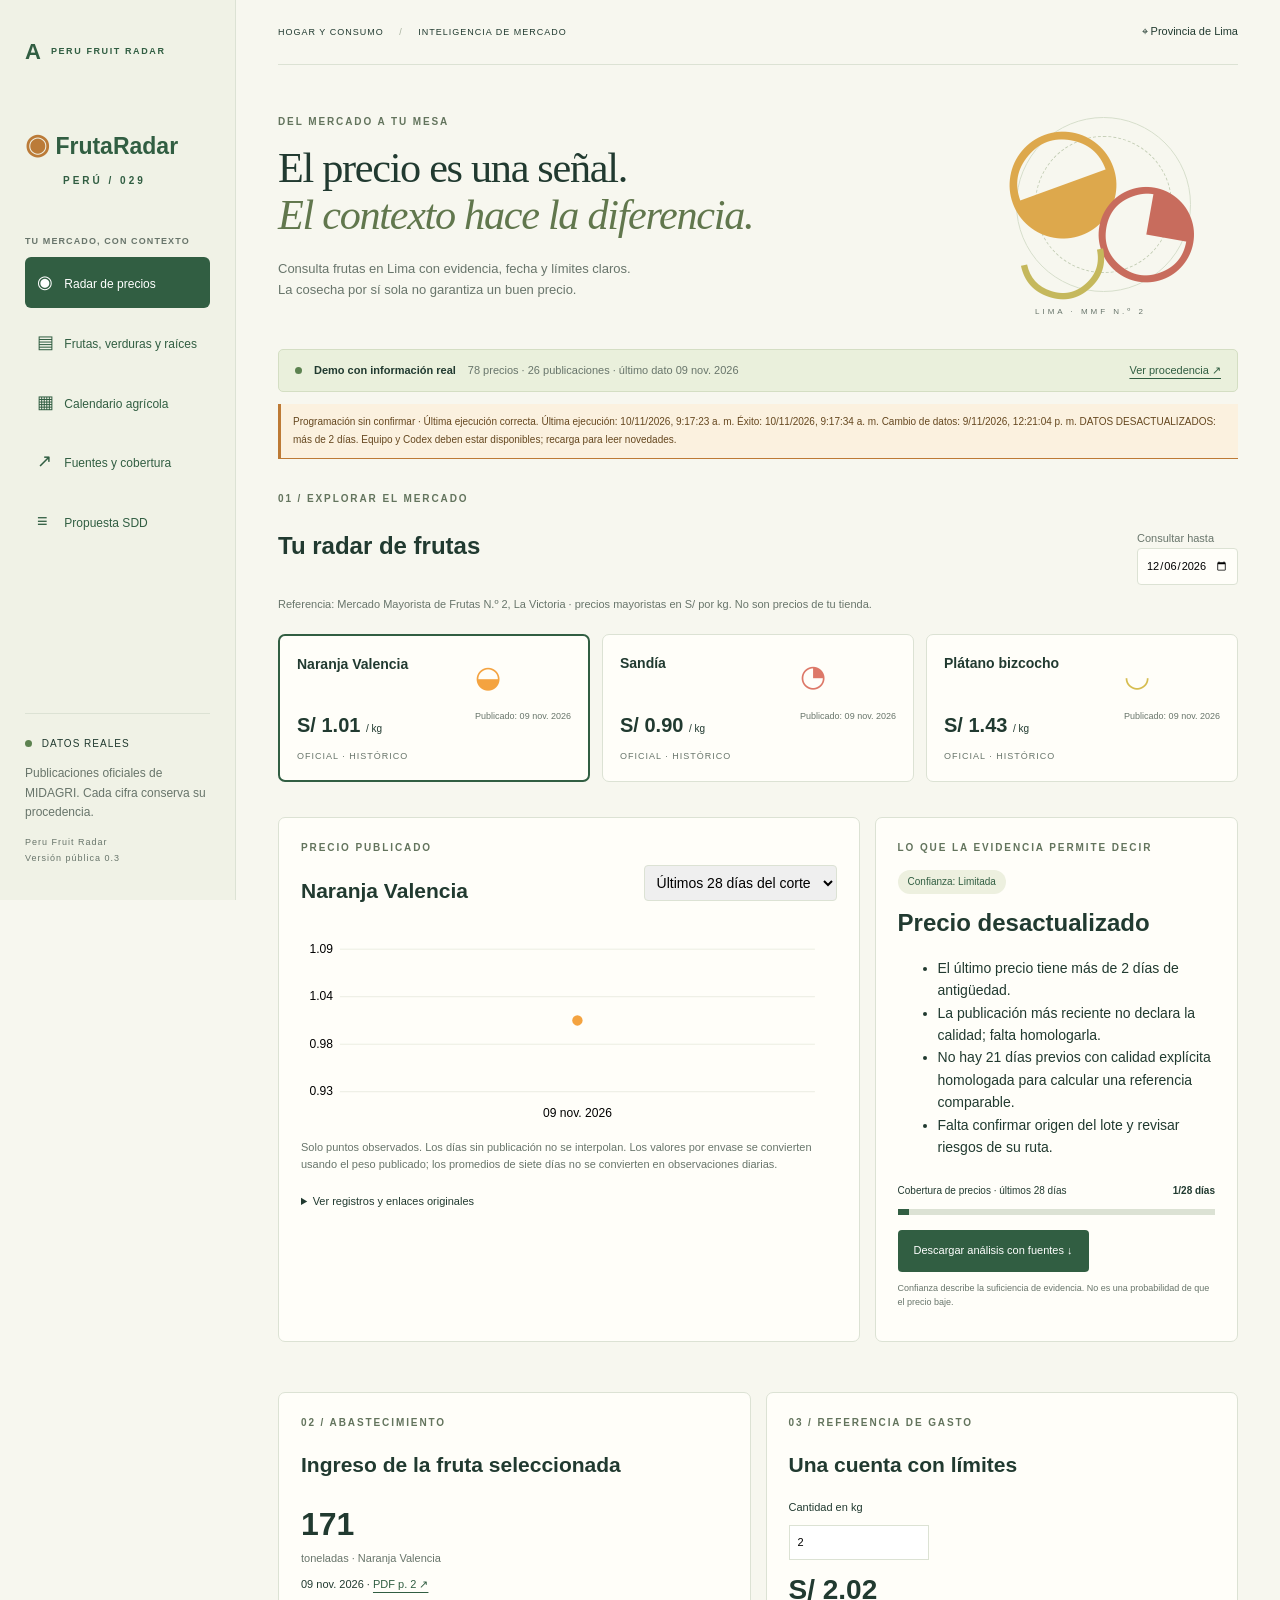
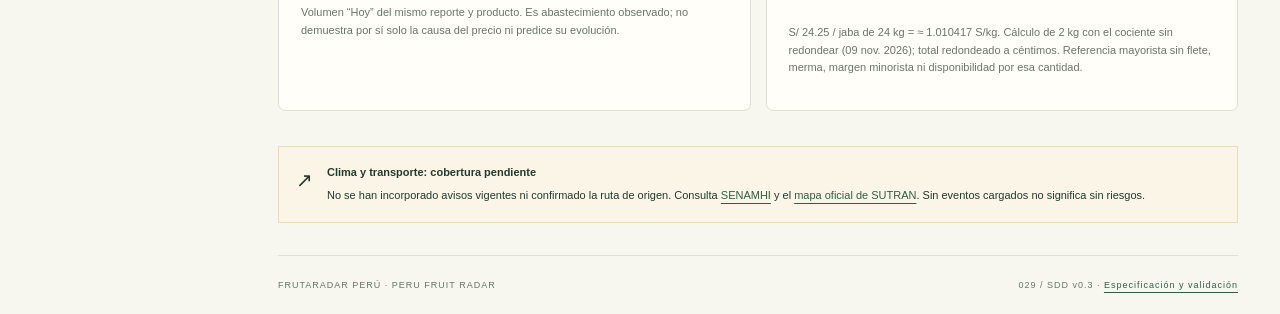
==== index.html @ 8e9a6230 "Publish FrutaRadar Peru static site" ====
<!doctype html>
<html lang="es"><head><meta charset="utf-8"><meta name="viewport" content="width=device-width,initial-scale=1"><meta name="description" content="FrutaRadar Perú: compara precios mayoristas oficiales por producto, variedad, fecha y mercado en Lima."><title>FrutaRadar Perú · 029</title><link rel="stylesheet" href="style.css"><script src="core.js" defer></script><script src="app.js" defer></script></head>
<body><a class="skip" href="#contenido">Saltar al contenido</a><div class="shell"><aside class="sidebar"><a href="./" class="atlas">A<span>PERU FRUIT RADAR</span></a><a class="brand" href="./"><span class="brand-icon">◉</span> FrutaRadar<span>PERÚ / 029</span></a><p class="nav-label">TU MERCADO, CON CONTEXTO</p><nav aria-label="Secciones"><a href="#radar" class="active" data-view="radar"><span>◉</span> Radar de precios</a><a href="#productos" data-view="productos"><span>▤</span> Frutas, verduras y raíces</a><a href="#calendario" data-view="calendario"><span>▦</span> Calendario agrícola</a><a href="#fuentes" data-view="fuentes"><span>↗</span> Fuentes y cobertura</a><a href="docs/SDD/"><span>≡</span> Propuesta SDD</a></nav><div class="aside-note"><span class="dot"></span> DATOS REALES<p>Publicaciones oficiales de MIDAGRI. Cada cifra conserva su procedencia.</p><small>Peru Fruit Radar<br>Versión pública 0.3</small></div></aside>
<main id="contenido"><header class="topbar"><span>HOGAR Y CONSUMO <span class="slash">/</span> INTELIGENCIA DE MERCADO</span><span class="location">⌖ Provincia de Lima</span></header>
<div id="loading" role="status">Cargando evidencia oficial…</div><div id="app" hidden>
<section id="radar" class="view"><div class="hero"><div><p class="eyebrow">DEL MERCADO A TU MESA</p><h1>El precio es una señal.<br><em>El contexto hace la diferencia.</em></h1><p class="intro">Consulta frutas en Lima con evidencia, fecha y límites claros.<br>La cosecha por sí sola no garantiza un buen precio.</p></div><div class="hero-art" aria-hidden="true"><div class="orbit"></div><span class="fruit orange">◒</span><span class="fruit melon">◔</span><span class="fruit banana">◡</span><span class="art-label">LIMA · MMF N.º 2</span></div></div>
<div class="evidence-strip"><span class="dot"></span><strong>Demo con información real</strong><span id="dataset-summary"></span><a href="#fuentes">Ver procedencia ↗</a></div>
<div id="update-status" class="update-status" role="status"></div><div class="section-heading"><div><p class="eyebrow">01 / EXPLORAR EL MERCADO</p><h2>Tu radar de frutas</h2></div><label class="date-label">Consultar hasta <input type="date" id="asof" aria-label="Fecha de corte"></label></div>
<p class="muted">Referencia: Mercado Mayorista de Frutas N.º 2, La Victoria · precios mayoristas en S/ por kg. No son precios de tu tienda.</p>
<div class="fruit-grid" id="fruit-cards" aria-label="Seleccionar fruta"></div>
<div class="analysis-grid"><article class="panel history"><div class="panel-top"><div><p class="eyebrow">PRECIO PUBLICADO</p><h2 id="history-title"></h2></div><select id="period" aria-label="Periodo del histórico"><option value="28">Últimos 28 días del corte</option><option value="all">Todas las observaciones</option></select></div><div id="chart"></div><p class="muted chart-note">Solo puntos observados. Los días sin publicación no se interpolan. Los valores por envase se convierten usando el peso publicado; los promedios de siete días no se convierten en observaciones diarias.</p><details><summary>Ver registros y enlaces originales</summary><div class="table-wrap"><table><thead><tr><th>Fecha</th><th>S/ por kg</th><th>Envase y conversión</th><th>Ingreso (t)</th><th>Calidad</th><th>Evidencia</th></tr></thead><tbody id="history-rows"></tbody></table></div></details></article>
<article class="panel decision" aria-live="polite"><p class="eyebrow">LO QUE LA EVIDENCIA PERMITE DECIR</p><span class="pill" id="confidence"></span><h2 id="decision-title"></h2><ul id="reasons"></ul><div class="coverage"><span>Cobertura de precios · últimos 28 días</span><strong id="coverage-text"></strong><div class="track"><div id="coverage-bar"></div></div></div><button id="export" class="primary">Descargar análisis con fuentes ↓</button><p class="tiny">Confianza describe la suficiencia de evidencia. No es una probabilidad de que el precio baje.</p></article></div>
<div class="bottom-grid"><article class="panel"><p class="eyebrow">02 / ABASTECIMIENTO</p><h2>Ingreso de la fruta seleccionada</h2><div id="supply"></div><p class="muted">Volumen “Hoy” del mismo reporte y producto. Es abastecimiento observado; no demuestra por sí solo la causa del precio ni predice su evolución.</p></article><article class="panel calculator"><p class="eyebrow">03 / REFERENCIA DE GASTO</p><h2>Una cuenta con límites</h2><label>Cantidad en kg <input id="kg" type="number" min="0.01" max="1000" value="2" step="0.01"></label><output id="estimate" aria-live="polite"></output><p class="muted" id="estimate-note"></p></article></div>
<div class="risk-note"><span>↗</span><div><strong>Clima y transporte: cobertura pendiente</strong><p>No se han incorporado avisos vigentes ni confirmado la ruta de origen. Consulta <a href="https://www.senamhi.gob.pe/?p=aviso-meteorologico" target="_blank" rel="noopener noreferrer">SENAMHI</a> y el <a href="https://www.gob.pe/institucion/sutran/campa%C3%B1as/95494-mapa-interactivo-de-alertas" target="_blank" rel="noopener noreferrer">mapa oficial de SUTRAN</a>. Sin eventos cargados no significa sin riesgos.</p></div></div></section>
<section id="productos" class="view" hidden><p class="eyebrow">CANASTA MAYORISTA / PRECIOS OBSERVADOS</p><h1>Más productos,<br><em>mismo contexto.</em></h1><p class="intro">Compara registros publicados por kilogramo en el Gran Mercado Mayorista de Lima y el Mercado Mayorista de Frutas N.º 2. Cada fila muestra fecha observada, mercado, variedad y boletín fuente.</p><div class="evidence-strip"><span class="dot"></span><strong id="market-summary">Cargando boletines oficiales…</strong><span id="market-stats"></span></div><p class="muted">Esta web es una instantánea estática de la última descarga oficial disponible. La fecha observada de cada fila indica cuándo se publicó el precio; esta página no se actualiza en tiempo real.</p><div class="panel filter-panel"><div class="filters"><label>Categoría<select id="market-category"><option value="">Todas</option></select></label><label>Producto<select id="market-product"><option value="">Todos</option></select></label><label>Variedad<select id="market-variety"><option value="">Todas</option></select></label><label>Mercado<select id="market-market"><option value="">Todos</option></select></label><label>Fecha observada<select id="market-date"><option value="">Todas</option></select></label></div><p class="muted" id="market-coverage-note"></p></div><div class="panel"><div class="panel-top"><div><p class="eyebrow">COMPARACIÓN POR VARIEDAD</p><h2>Precio observado · S/ por kg</h2></div><span id="market-result-count" class="pill"></span></div><div class="table-wrap"><table><thead><tr><th>Fecha observada</th><th>Categoría / producto</th><th>Variedad oficial</th><th>GMML · S/kg</th><th>MMF2 · S/kg</th><th>Dif. GMML − MMF2</th></tr></thead><tbody id="market-comparisons"></tbody></table></div></div><div class="panel"><div class="panel-top"><div><p class="eyebrow">DETALLE DE OBSERVACIONES</p><h2>Fecha, mercado y fuente</h2></div></div><div class="table-wrap"><table><thead><tr><th>Fecha observada</th><th>Mercado</th><th>Producto</th><th>Variedad publicada</th><th>Precio S/kg</th><th>Boletín / página</th></tr></thead><tbody id="market-observations"></tbody></table></div><p class="muted">El boletín conjunto publica una ventana móvil de fechas. El reporte detallado de MMF2 conserva equivalencia de envase a kg cuando el precio se publica por jaba, cajón u otra medida. Solo se comparan variedades que coinciden; una diferencia de mercado no implica calidad u origen equivalentes.</p></div><div class="panel"><p class="eyebrow">VARIEDADES SOLICITADAS</p><h2>Lo que la etiqueta oficial confirma</h2><div id="requested-varieties"></div></div></section>
<section id="calendario" class="view" hidden><p class="eyebrow">ESTACIONALIDAD / NO ES UN PRONÓSTICO DE PRECIO</p><h1>La cosecha tiene<br><em>su propio calendario.</em></h1><p class="intro">Una orientación agrícola debe conservar fruta, región, periodo y fuente. No equivale a una ruta de abastecimiento confirmada hacia Lima.</p><div class="panel"><div class="panel-top"><h2>Calendario de evidencia disponible</h2><label>Zona de plátano <select id="region"><option value="selva">Selva · contexto general</option><option value="costa">Costa · contexto general</option></select></label></div><div id="calendar" class="table-wrap"></div><p><span class="legend green"></span> Mayor producción habitual <span class="legend"></span> Producción habitual <span class="legend unknown"></span> Sin calendario validado</p><p id="calendar-context"></p><p class="muted">SENASA, guía de buenas prácticas de plátano (2020), sección 3.2, p. 5. Describe el cultivo en general, no certifica el calendario del bizcocho ni el origen de lotes actuales. <a href="https://www.senasa.gob.pe/senasa/descargasarchivos/2020/07/Guia-BPA-PLATANO.pdf" target="_blank" rel="noopener noreferrer">Consultar guía oficial ↗</a></p></div><div class="risk-note"><span>?</span><div><strong>Naranja y sandía: meses aún sin validar</strong><p>Falta una serie mensual de producción por región y variedad. Estos vacíos son parte del plan de datos; no se han rellenado con suposiciones. La vinculación región → ruta → MMF2 requiere evidencia de procedencia independiente.</p></div></div></section>
<section id="fuentes" class="view" hidden><p class="eyebrow">EVIDENCIA / TRAZABILIDAD</p><h1>Cada dato,<br><em>con su procedencia.</em></h1><p class="intro">Boletines oficiales de MIDAGRI para frutas y para el GMML/MMF2. Cada precio conserva su etiqueta, fecha, mercado, unidad y vínculo al PDF.</p><div class="metrics" id="source-metrics"></div><div class="panel"><h2>Cobertura real del radar</h2><p id="coverage-summary"></p><ul><li>Los precios por kg publicados directamente conservan su valor. Los precios por envase de MMF2 se dividen por la equivalencia de peso declarada en el mismo reporte.</li><li>La ventana del boletín conjunto se publica con fechas observadas; no se rellenan días fuera de sus tablas.</li><li>Las etiquetas oficiales no siempre declaran pepa, color, calidad o procedencia agrícola. Los atributos no confirmados no heredan precios automáticamente.</li><li>Clima, origen del lote y rutas a Lima siguen sin evaluación automatizada.</li><li>La consulta diaria programada a las 11:00 de Lima necesita equipo y Codex disponibles. Recargar esta página lee la última copia local.</li></ul><a href="market-data.json">Descargar canasta de frutas, verduras y raíces</a> · <a href="data.json">Descargar dataset base</a> · <a href="docs/SDD/#research-log">Plan y auditoría de datos</a></div><div class="panel"><h2>Notas de prensa: comprobación complementaria</h2><p>Las notas redondeadas se conservan como archivo complementario; no reemplazan las filas del boletín.</p><div id="press-comparisons" class="table-wrap"></div><p><a href="press-archive.json">Archivo original de 37 precios y 13 notas</a></p></div><div id="market-source-list"></div><div id="source-list"></div></section>
<footer><span>FRUTARADAR PERÚ · PERU FRUIT RADAR</span><span>029 / SDD v0.3 · <a href="docs/SDD/">Especificación y validación</a></span></footer></div><noscript>Activa JavaScript para explorar los datos. Puedes leer <a href="data.json">el dataset</a> o la <a href="docs/SDD/">propuesta SDD</a>.</noscript></main></div></body></html>
---- style.css ----
@media(min-width:1500px){main{padding:0 60px}.hero{padding:55px 0 40px}.hero-art{height:230px}}@media(max-width:1100px){.shell{grid-template-columns:195px 1fr}main{padding:0 25px}.sidebar{padding:25px 16px}.hero{grid-template-columns:1fr}.hero-art{display:none}.analysis-grid{grid-template-columns:1fr}.decision ul{margin-bottom:15px}.brand{font-size:21px}.topbar{font-size:8px}.fruit-card{padding:12px}.fruit-card.selected{padding:11px}.fruit-card .fruit-symbol{font-size:24px;right:10px}.fruit-card .fruit-name{font-size:12px}}@media(max-width:650px){.shell{display:block}.sidebar{position:static;width:100%;height:auto;padding:14px 18px}.atlas,.nav-label,.aside-note{display:none}.brand{margin:0 0 12px;font-size:22px}.brand>span:last-child{display:inline-block;font-size:8px;margin-left:10px}nav{flex-direction:row;gap:3px;overflow:auto}nav a{white-space:nowrap;padding:8px;font-size:10px}nav a span{display:none}main{padding:0 17px}.topbar{font-size:7px;gap:10px}.location{font-size:9px}.hero{padding:25px 0 18px}h1{font-size:34px}.evidence-strip{gap:5px 10px;font-size:10px}.evidence-strip a{margin-left:0}.section-heading{align-items:flex-start;flex-direction:column}.fruit-grid{gap:8px}.fruit-card .price{font-size:25px}.fruit-card .fruit-symbol{display:none}.fruit-card .fruit-name{min-height:36px}.fruit-card .tag{font-size:8px}.fruit-card .meta{font-size:9px}.panel{padding:17px}.bottom-grid{grid-template-columns:1fr}.panel-top{flex-wrap:wrap}.metrics{gap:8px}.metric{padding:12px;font-size:10px}.metric strong{font-size:27px}footer{flex-direction:column;gap:5px}.date-label{font-size:11px}}

.update-status{font-size:10px;color:var(--muted);padding:12px 0;border-bottom:1px solid var(--line);line-height:1.8}.update-status.warning{color:#8d5528}blockquote{overflow-wrap:anywhere} .doc section{padding-top:30px;border-top:1px solid var(--line);margin-top:30px}.doc nav{margin:25px 0}.doc nav a{background:#eaf0dc}.doc p,.doc li{font-size:14px}.doc a{overflow-wrap:anywhere}

:root{--ink:#213a30;--muted:#68756b;--paper:#f7f7ef;--line:#dce2d4;--green:#315e42;--lime:#e4ebce;--amber:#a26926;--white:#fffef9;--serif:Georgia,'Times New Roman',serif}*{box-sizing:border-box}body{margin:0;background:var(--paper);color:var(--ink);font-family:'Segoe UI',Arial,sans-serif;font-size:14px;line-height:1.6}a{color:var(--green);text-underline-offset:4px}button,input,select{font:inherit}button,a,input,select,summary{touch-action:manipulation}button{cursor:pointer}button:focus-visible,a:focus-visible,summary:focus-visible,input:focus-visible,select:focus-visible{outline:3px solid #ad7432;outline-offset:4px}[hidden]{display:none!important}.shell{max-width:1800px;margin:auto;display:grid;grid-template-columns:236px 1fr;min-height:100vh}.sidebar{padding:34px 25px;border-right:1px solid var(--line);background:#f0f2e6;display:flex;flex-direction:column;position:sticky;top:0;height:100vh}.atlas{font-size:22px;text-decoration:none;font-weight:800;display:flex;gap:10px;align-items:center}.atlas span{font-size:9px;letter-spacing:1.6px}.brand{margin:58px 0 38px;text-decoration:none;font-size:23px;font-weight:650;line-height:1.3}.brand>span:last-child{display:block;font-size:10px;letter-spacing:3px;margin:10px 0 0 38px}.brand-icon{font-size:28px;color:#bb7b38}.nav-label{font-size:9px;font-weight:700;letter-spacing:1.1px;color:var(--muted)}nav{display:flex;flex-direction:column;gap:9px}nav a{padding:11px 12px;text-decoration:none;font-size:12px;border-radius:6px}nav a span{font-size:18px;width:24px;display:inline-block}nav a.active{background:var(--green);color:white}.aside-note{margin-top:auto;border-top:1px solid var(--line);padding-top:22px;font-size:10px;letter-spacing:1px}.aside-note p{letter-spacing:0;font-size:12px;color:var(--muted)}.aside-note small{letter-spacing:1px;font-size:9px;color:var(--muted)}.dot{display:inline-block;width:7px;height:7px;background:#5c8250;border-radius:50%;margin-right:6px}.topbar{display:flex;justify-content:space-between;align-items:center;border-bottom:1px solid var(--line);padding:23px 0;font-size:9px;letter-spacing:1px}.slash{color:#a5af9c;margin:0 12px}.location{font-size:11px;letter-spacing:0}main{padding:0 42px;min-width:0}.hero{display:grid;grid-template-columns:1fr 260px;align-items:center;padding:44px 0 30px}.eyebrow{font-size:10px;font-weight:700;letter-spacing:1.9px;margin:0 0 13px;color:#63745d}h1{font-family:var(--serif);font-size:clamp(32px,3.3vw,51px);line-height:1.13;font-weight:400;letter-spacing:-1.3px;margin:14px 0 20px}h1 em{font-weight:400;color:#61774d}.intro{font-size:13px;color:var(--muted);max-width:700px}.hero-art{height:210px;position:relative;overflow:hidden}.orbit{border:1px solid #d6decb;border-radius:50%;height:175px;width:175px;position:absolute;top:8px;left:38px}.orbit:after{content:'';position:absolute;inset:18px;border:1px dashed #c5cfb7;border-radius:50%}.fruit{position:absolute;font-family:Georgia,serif;line-height:1}.orange{color:#dda84c;font-size:140px;top:-4px;left:20px;transform:rotate(-20deg)}.melon{color:#c86c5d;font-size:125px;top:54px;left:115px;transform:rotate(10deg)}.banana{color:#c5b85c;font-size:110px;top:85px;left:34px;transform:rotate(-12deg)}.art-label{position:absolute;bottom:0;left:57px;font-size:8px;letter-spacing:3px;color:var(--muted)}.evidence-strip{display:flex;gap:12px;align-items:center;flex-wrap:wrap;border:1px solid #d4dec3;background:#eaf0dc;padding:12px 16px;border-radius:5px;font-size:11px}.evidence-strip .dot{margin:0}.evidence-strip a{margin-left:auto}.evidence-strip span:not(.dot){color:var(--muted)}.section-heading{display:flex;justify-content:space-between;align-items:flex-end;margin:32px 0 8px;gap:15px}.section-heading h2{font-size:24px}.date-label{font-size:11px;color:var(--muted)}.date-label input{display:block;padding:8px;border:1px solid var(--line);background:var(--white);border-radius:4px}.muted{color:var(--muted);font-size:11px}.fruit-grid{display:grid;grid-template-columns:repeat(3,minmax(0,1fr));gap:12px;margin:20px 0}.fruit-card{background:var(--white);border:1px solid var(--line);border-radius:7px;padding:17px;text-align:left;color:var(--ink);display:grid;grid-template-columns:1fr auto;gap:8px}.fruit-card.selected{border:2px solid var(--green)}.fruit-name{font-weight:600}.fruit-symbol{font-size:30px}.price{font-size:20px;font-weight:700}.price small{font-size:10px;font-weight:400}.meta,.tag{font-size:9px;color:var(--muted)}.tag{grid-column:1/-1;letter-spacing:1px;text-transform:uppercase}.analysis-grid,.bottom-grid{display:grid;grid-template-columns:minmax(0,1.6fr) minmax(270px,1fr);gap:15px;margin:20px 0}.bottom-grid{grid-template-columns:1fr 1fr}.panel{background:var(--white);border:1px solid var(--line);border-radius:7px;padding:22px;margin:15px 0;min-width:0}.panel-top{display:flex;justify-content:space-between;align-items:center;gap:20px}.panel-top select{padding:8px;border:1px solid var(--line);border-radius:4px}.chart svg{width:100%;height:auto;max-height:260px}.chart svg text{font:10px 'Segoe UI',sans-serif;fill:var(--muted)}.chart-note{margin-top:0}.table-wrap{width:100%;overflow:auto}table{border-collapse:collapse;width:100%;font-size:11px}th,td{text-align:left;padding:10px 9px;border-bottom:1px solid var(--line);white-space:nowrap}th{font-weight:650;color:#596c59}.decision h2{font-size:24px;margin:10px 0}.pill{display:inline-block;background:#edf0df;border-radius:20px;padding:4px 10px;font-size:10px;color:var(--green)}.coverage{margin:25px 0 15px;font-size:10px}.coverage strong{float:right}.track{height:6px;background:var(--line);margin-top:10px}.track div{height:100%;background:var(--green)}.primary{border:0;background:var(--green);color:white;padding:12px 16px;border-radius:4px;font-size:11px}.tiny{font-size:9px;color:var(--muted)}.supply-number{font-size:32px;font-weight:700}.supply-number small{font-size:11px;display:block;font-weight:400;color:var(--muted)}.supply-line{font-size:11px;margin:8px 0}.calculator label{font-size:11px;display:block}.calculator input{display:block;padding:8px;width:140px;border:1px solid var(--line);margin:8px 0}.calculator output{font-size:28px;font-weight:700}.risk-note{display:flex;gap:14px;padding:17px;border:1px solid #e9dbb8;background:#faf5e7;font-size:11px;margin:16px 0}.risk-note>span{font-size:20px}.risk-note p{margin:6px 0 0}.calendar-table td{text-align:center;min-width:28px}.season.high{background:#dbe8c6;color:#315e42}.season.unknown{background:#f1f0e8;color:#92968b}.legend{width:11px;height:11px;display:inline-block;background:#edf0df;margin:0 5px}.legend.green{background:#dbe8c6}.legend.unknown{background:#f1f0e8}.source-card{padding:17px;background:var(--white);border:1px solid var(--line);margin:12px 0;border-radius:6px}.source-card h2{font-size:16px}.source-card blockquote{font-size:11px;margin:8px 0;border-left:2px solid var(--line);padding-left:12px}.source-card code{font-size:9px;overflow-wrap:anywhere}footer{display:flex;justify-content:space-between;border-top:1px solid var(--line);padding:22px 0;margin-top:32px;font-size:9px;letter-spacing:1px;color:var(--muted)}.skip{position:absolute;top:-100px;left:10px}.skip:focus{top:10px;background:white;padding:10px;z-index:10}.update-status{font-size:10px;color:var(--muted);padding:9px 12px;border-left:3px solid #71865e;background:#f0f2e6;margin-top:12px}.update-status.warning{border-color:#bd7a35;background:#fbf1df;color:#65471f}section>h1{margin-top:38px}summary{cursor:pointer;font-size:11px;padding:8px 0}.metrics{display:grid;grid-template-columns:repeat(3,1fr);gap:12px;margin:25px 0}.metric{background:var(--white);border:1px solid var(--line);padding:18px;border-radius:5px;font-size:10px}.metric strong{display:block;font-size:24px;font-family:var(--serif)}
.filters{display:grid;grid-template-columns:repeat(5,minmax(130px,1fr));gap:12px}.filters label{font-size:10px;color:var(--muted)}.filters select{display:block;width:100%;margin-top:5px;padding:9px;border:1px solid var(--line);border-radius:4px;background:var(--white);color:var(--ink)}.filter-panel .muted{margin-bottom:0}#market-comparisons td:nth-child(n+4){font-variant-numeric:tabular-nums}#market-observations td:nth-child(5){font-weight:650}@media(max-width:1050px){.filters{grid-template-columns:repeat(3,minmax(130px,1fr))}}@media(max-width:760px){.filters{grid-template-columns:repeat(2,minmax(120px,1fr))}}@media(max-width:430px){.filters{grid-template-columns:1fr}.filters select{min-height:42px}}
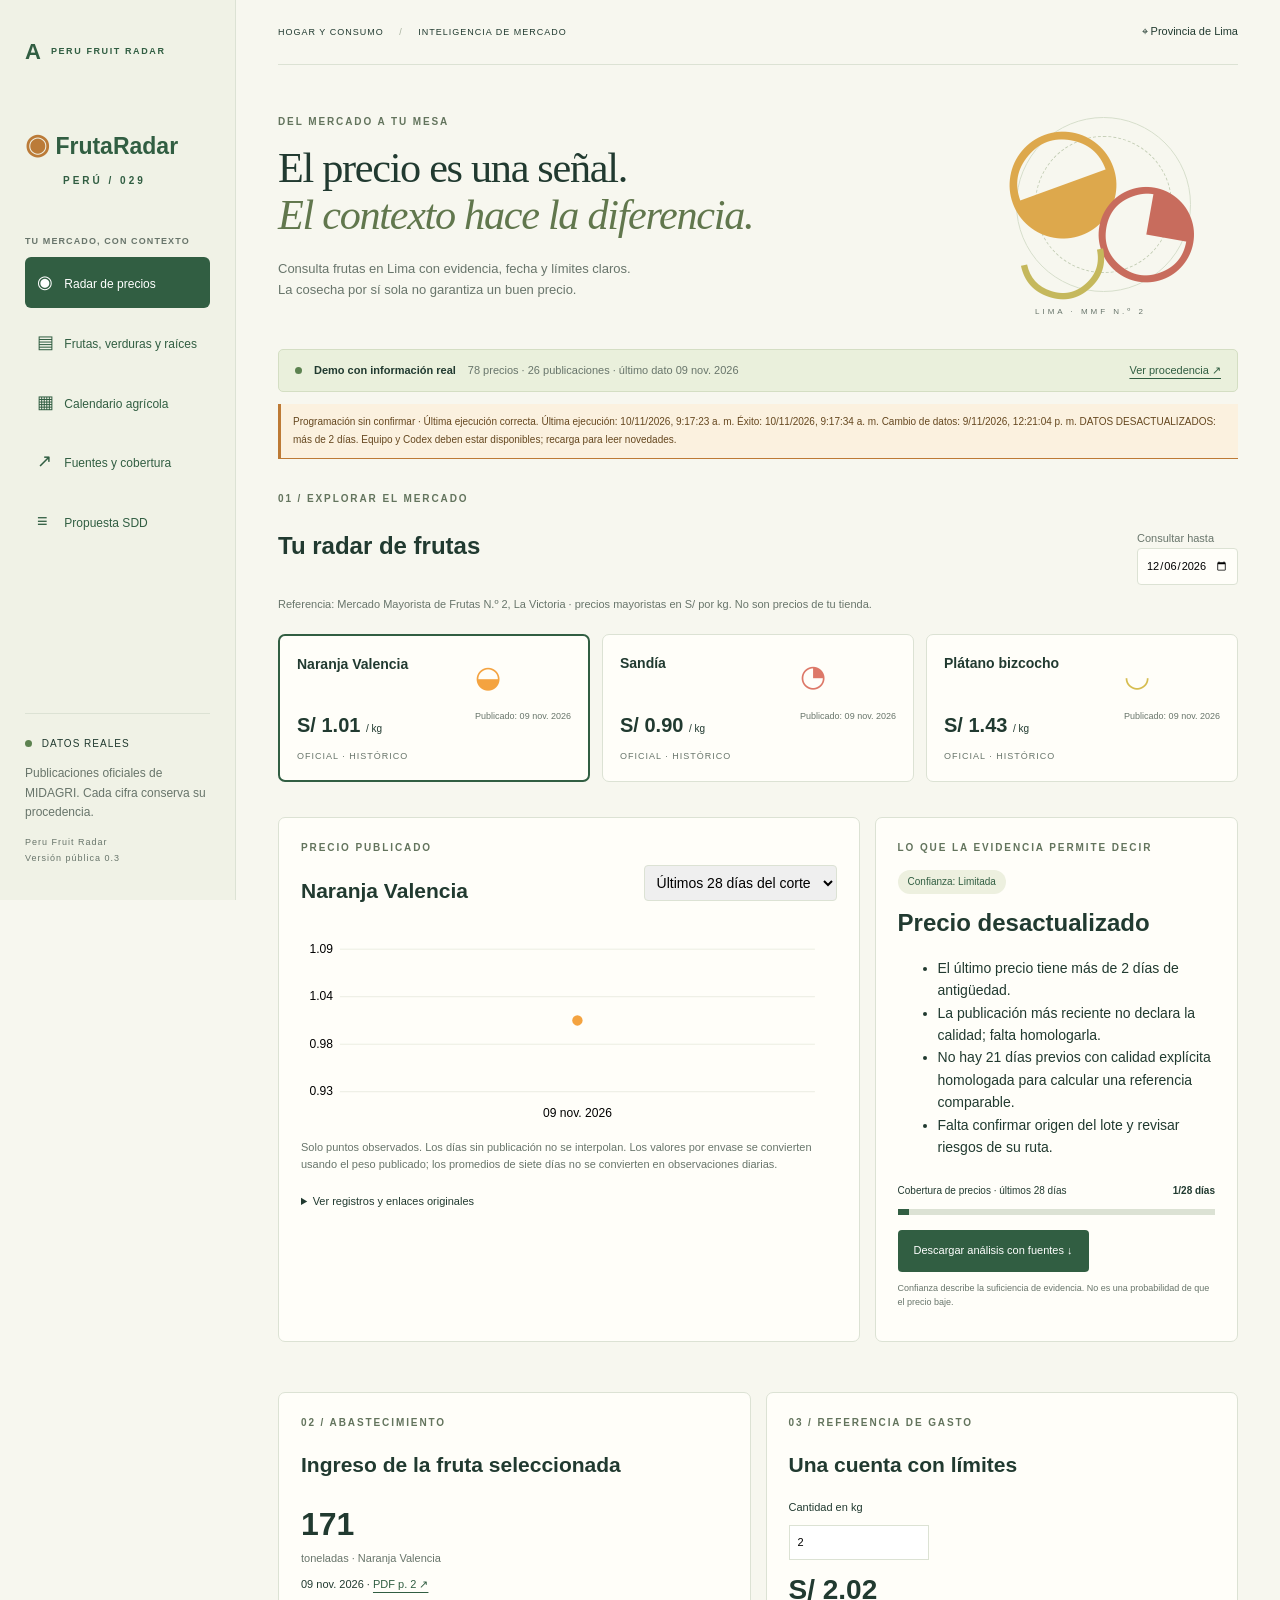
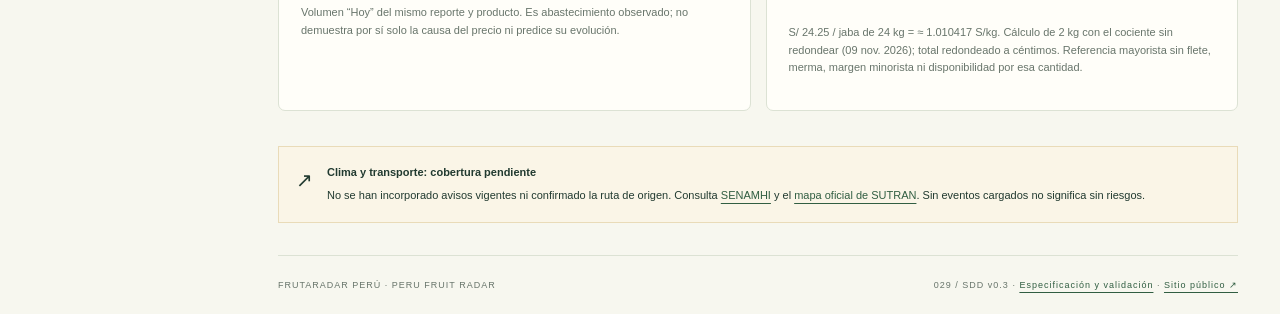
==== commit f12d0295: "Document the public site and freshness limits" ====
--- a/index.html
+++ b/index.html
@@ -15,5 +15,5 @@
 <section id="productos" class="view" hidden><p class="eyebrow">CANASTA MAYORISTA / PRECIOS OBSERVADOS</p><h1>Más productos,<br><em>mismo contexto.</em></h1><p class="intro">Compara registros publicados por kilogramo en el Gran Mercado Mayorista de Lima y el Mercado Mayorista de Frutas N.º 2. Cada fila muestra fecha observada, mercado, variedad y boletín fuente.</p><div class="evidence-strip"><span class="dot"></span><strong id="market-summary">Cargando boletines oficiales…</strong><span id="market-stats"></span></div><p class="muted">Esta web es una instantánea estática de la última descarga oficial disponible. La fecha observada de cada fila indica cuándo se publicó el precio; esta página no se actualiza en tiempo real.</p><div class="panel filter-panel"><div class="filters"><label>Categoría<select id="market-category"><option value="">Todas</option></select></label><label>Producto<select id="market-product"><option value="">Todos</option></select></label><label>Variedad<select id="market-variety"><option value="">Todas</option></select></label><label>Mercado<select id="market-market"><option value="">Todos</option></select></label><label>Fecha observada<select id="market-date"><option value="">Todas</option></select></label></div><p class="muted" id="market-coverage-note"></p></div><div class="panel"><div class="panel-top"><div><p class="eyebrow">COMPARACIÓN POR VARIEDAD</p><h2>Precio observado · S/ por kg</h2></div><span id="market-result-count" class="pill"></span></div><div class="table-wrap"><table><thead><tr><th>Fecha observada</th><th>Categoría / producto</th><th>Variedad oficial</th><th>GMML · S/kg</th><th>MMF2 · S/kg</th><th>Dif. GMML − MMF2</th></tr></thead><tbody id="market-comparisons"></tbody></table></div></div><div class="panel"><div class="panel-top"><div><p class="eyebrow">DETALLE DE OBSERVACIONES</p><h2>Fecha, mercado y fuente</h2></div></div><div class="table-wrap"><table><thead><tr><th>Fecha observada</th><th>Mercado</th><th>Producto</th><th>Variedad publicada</th><th>Precio S/kg</th><th>Boletín / página</th></tr></thead><tbody id="market-observations"></tbody></table></div><p class="muted">El boletín conjunto publica una ventana móvil de fechas. El reporte detallado de MMF2 conserva equivalencia de envase a kg cuando el precio se publica por jaba, cajón u otra medida. Solo se comparan variedades que coinciden; una diferencia de mercado no implica calidad u origen equivalentes.</p></div><div class="panel"><p class="eyebrow">VARIEDADES SOLICITADAS</p><h2>Lo que la etiqueta oficial confirma</h2><div id="requested-varieties"></div></div></section>
 <section id="calendario" class="view" hidden><p class="eyebrow">ESTACIONALIDAD / NO ES UN PRONÓSTICO DE PRECIO</p><h1>La cosecha tiene<br><em>su propio calendario.</em></h1><p class="intro">Una orientación agrícola debe conservar fruta, región, periodo y fuente. No equivale a una ruta de abastecimiento confirmada hacia Lima.</p><div class="panel"><div class="panel-top"><h2>Calendario de evidencia disponible</h2><label>Zona de plátano <select id="region"><option value="selva">Selva · contexto general</option><option value="costa">Costa · contexto general</option></select></label></div><div id="calendar" class="table-wrap"></div><p><span class="legend green"></span> Mayor producción habitual <span class="legend"></span> Producción habitual <span class="legend unknown"></span> Sin calendario validado</p><p id="calendar-context"></p><p class="muted">SENASA, guía de buenas prácticas de plátano (2020), sección 3.2, p. 5. Describe el cultivo en general, no certifica el calendario del bizcocho ni el origen de lotes actuales. <a href="https://www.senasa.gob.pe/senasa/descargasarchivos/2020/07/Guia-BPA-PLATANO.pdf" target="_blank" rel="noopener noreferrer">Consultar guía oficial ↗</a></p></div><div class="risk-note"><span>?</span><div><strong>Naranja y sandía: meses aún sin validar</strong><p>Falta una serie mensual de producción por región y variedad. Estos vacíos son parte del plan de datos; no se han rellenado con suposiciones. La vinculación región → ruta → MMF2 requiere evidencia de procedencia independiente.</p></div></div></section>
 <section id="fuentes" class="view" hidden><p class="eyebrow">EVIDENCIA / TRAZABILIDAD</p><h1>Cada dato,<br><em>con su procedencia.</em></h1><p class="intro">Boletines oficiales de MIDAGRI para frutas y para el GMML/MMF2. Cada precio conserva su etiqueta, fecha, mercado, unidad y vínculo al PDF.</p><div class="metrics" id="source-metrics"></div><div class="panel"><h2>Cobertura real del radar</h2><p id="coverage-summary"></p><ul><li>Los precios por kg publicados directamente conservan su valor. Los precios por envase de MMF2 se dividen por la equivalencia de peso declarada en el mismo reporte.</li><li>La ventana del boletín conjunto se publica con fechas observadas; no se rellenan días fuera de sus tablas.</li><li>Las etiquetas oficiales no siempre declaran pepa, color, calidad o procedencia agrícola. Los atributos no confirmados no heredan precios automáticamente.</li><li>Clima, origen del lote y rutas a Lima siguen sin evaluación automatizada.</li><li>La consulta diaria programada a las 11:00 de Lima necesita equipo y Codex disponibles. Recargar esta página lee la última copia local.</li></ul><a href="market-data.json">Descargar canasta de frutas, verduras y raíces</a> · <a href="data.json">Descargar dataset base</a> · <a href="docs/SDD/#research-log">Plan y auditoría de datos</a></div><div class="panel"><h2>Notas de prensa: comprobación complementaria</h2><p>Las notas redondeadas se conservan como archivo complementario; no reemplazan las filas del boletín.</p><div id="press-comparisons" class="table-wrap"></div><p><a href="press-archive.json">Archivo original de 37 precios y 13 notas</a></p></div><div id="market-source-list"></div><div id="source-list"></div></section>
-<footer><span>FRUTARADAR PERÚ · PERU FRUIT RADAR</span><span>029 / SDD v0.3 · <a href="docs/SDD/">Especificación y validación</a></span></footer></div><noscript>Activa JavaScript para explorar los datos. Puedes leer <a href="data.json">el dataset</a> o la <a href="docs/SDD/">propuesta SDD</a>.</noscript></main></div></body></html>
+<footer><span>FRUTARADAR PERÚ · PERU FRUIT RADAR</span><span>029 / SDD v0.3 · <a href="docs/SDD/">Especificación y validación</a> · <a href="https://gonzalo1256.github.io/frutaradar-peru-029/" target="_blank" rel="noopener noreferrer">Sitio público ↗</a></span></footer></div><noscript>Activa JavaScript para explorar los datos. Puedes leer <a href="data.json">el dataset</a> o la <a href="docs/SDD/">propuesta SDD</a>.</noscript></main></div></body></html>
 
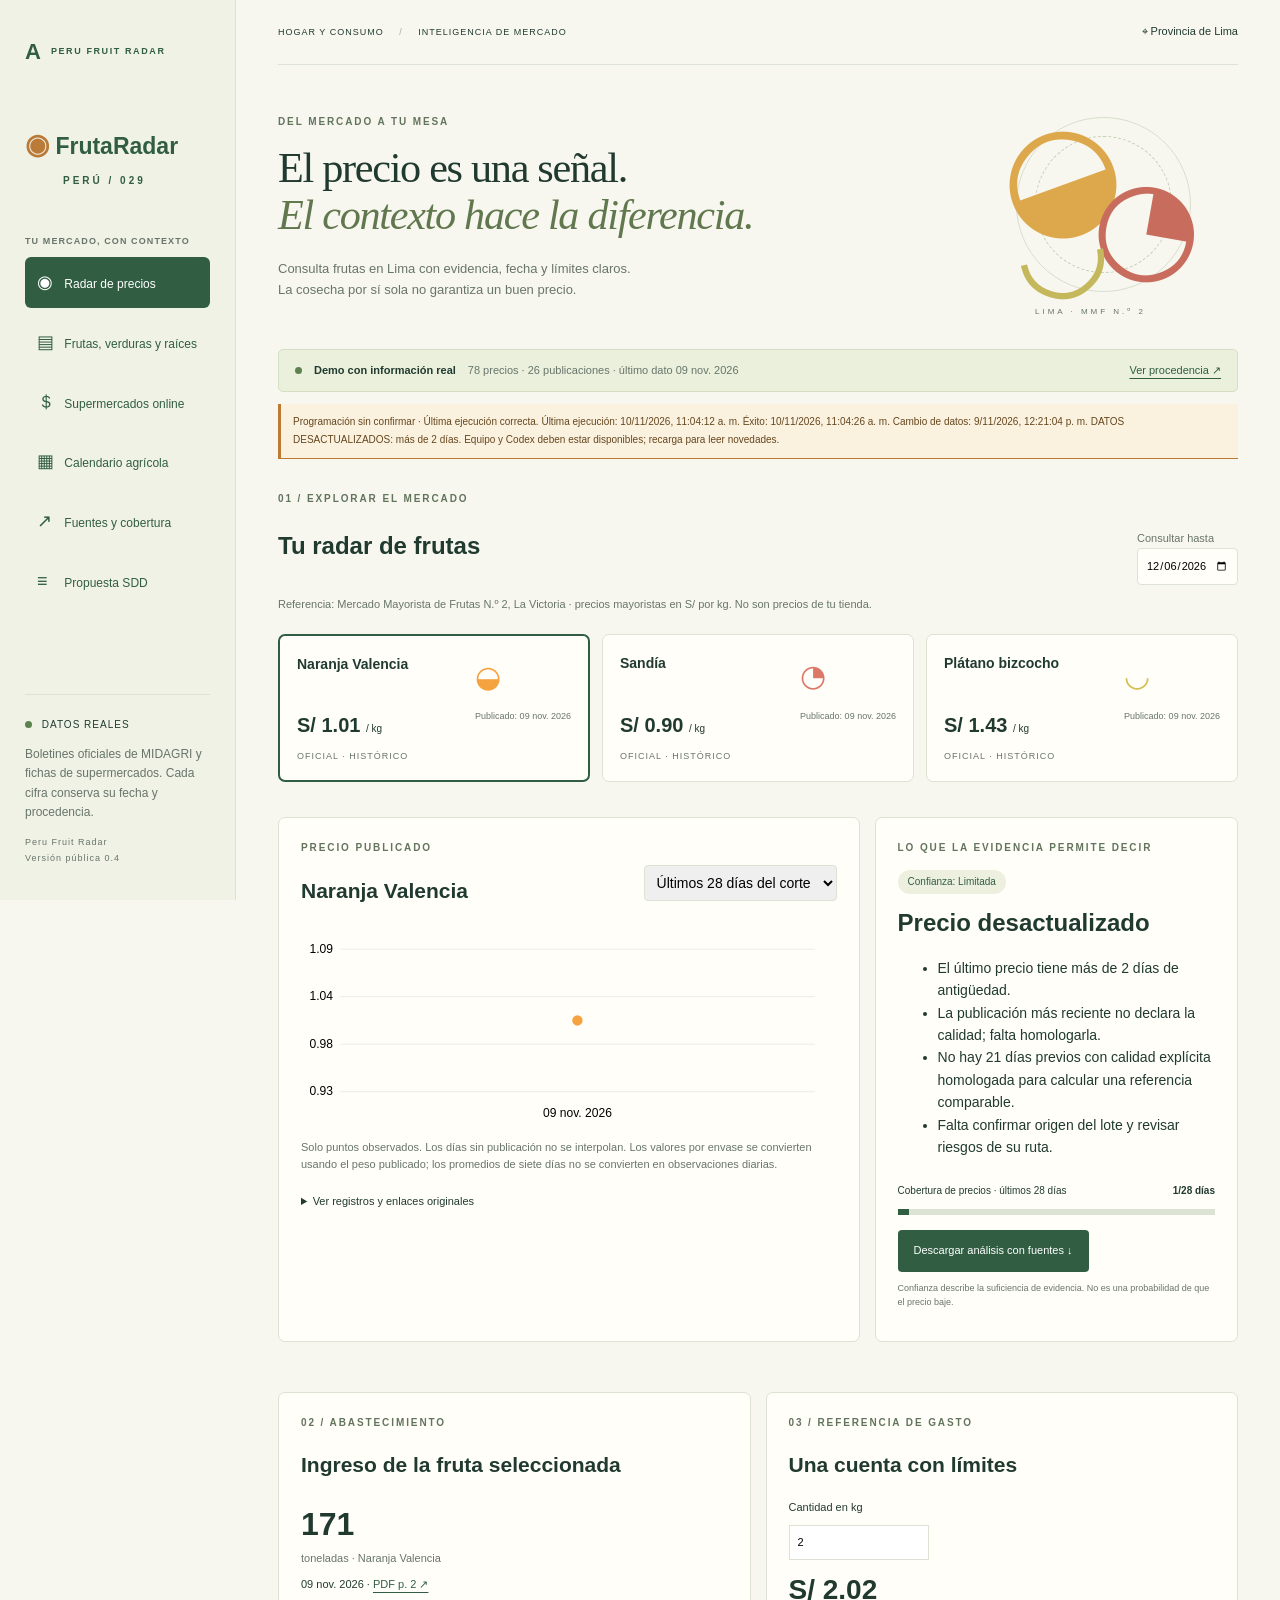
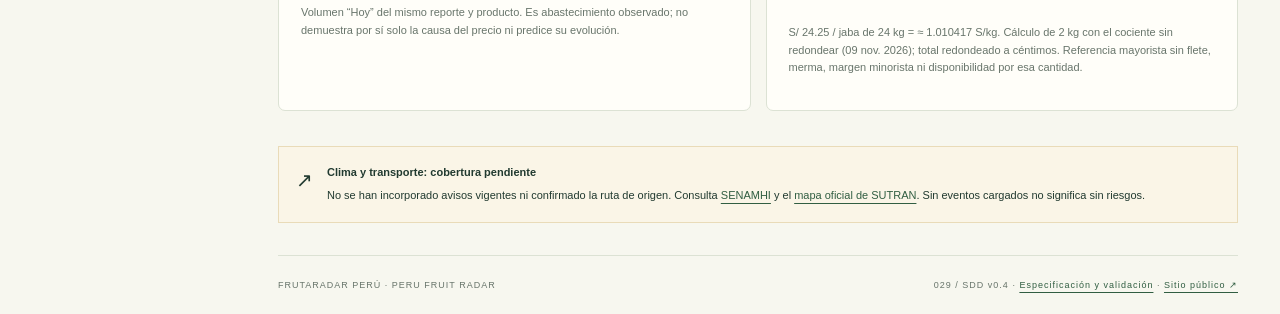
==== commit 30a276ce: "Add supermarket price snapshot" ====
--- a/index.html
+++ b/index.html
@@ -1,6 +1,6 @@
 <!doctype html>
-<html lang="es"><head><meta charset="utf-8"><meta name="viewport" content="width=device-width,initial-scale=1"><meta name="description" content="FrutaRadar Perú: compara precios mayoristas oficiales por producto, variedad, fecha y mercado en Lima."><title>FrutaRadar Perú · 029</title><link rel="stylesheet" href="style.css"><script src="core.js" defer></script><script src="app.js" defer></script></head>
-<body><a class="skip" href="#contenido">Saltar al contenido</a><div class="shell"><aside class="sidebar"><a href="./" class="atlas">A<span>PERU FRUIT RADAR</span></a><a class="brand" href="./"><span class="brand-icon">◉</span> FrutaRadar<span>PERÚ / 029</span></a><p class="nav-label">TU MERCADO, CON CONTEXTO</p><nav aria-label="Secciones"><a href="#radar" class="active" data-view="radar"><span>◉</span> Radar de precios</a><a href="#productos" data-view="productos"><span>▤</span> Frutas, verduras y raíces</a><a href="#calendario" data-view="calendario"><span>▦</span> Calendario agrícola</a><a href="#fuentes" data-view="fuentes"><span>↗</span> Fuentes y cobertura</a><a href="docs/SDD/"><span>≡</span> Propuesta SDD</a></nav><div class="aside-note"><span class="dot"></span> DATOS REALES<p>Publicaciones oficiales de MIDAGRI. Cada cifra conserva su procedencia.</p><small>Peru Fruit Radar<br>Versión pública 0.3</small></div></aside>
+<html lang="es"><head><meta charset="utf-8"><meta name="viewport" content="width=device-width,initial-scale=1"><meta name="description" content="FrutaRadar Perú: compara precios mayoristas oficiales y precios online de supermercados, con fecha, unidad y fuente."><title>FrutaRadar Perú · 029</title><link rel="stylesheet" href="style.css"><script src="core.js" defer></script><script src="app.js" defer></script></head>
+<body><a class="skip" href="#contenido">Saltar al contenido</a><div class="shell"><aside class="sidebar"><a href="./" class="atlas">A<span>PERU FRUIT RADAR</span></a><a class="brand" href="./"><span class="brand-icon">◉</span> FrutaRadar<span>PERÚ / 029</span></a><p class="nav-label">TU MERCADO, CON CONTEXTO</p><nav aria-label="Secciones"><a href="#radar" class="active" data-view="radar"><span>◉</span> Radar de precios</a><a href="#productos" data-view="productos"><span>▤</span> Frutas, verduras y raíces</a><a href="#retail" data-view="retail"><span>＄</span> Supermercados online</a><a href="#calendario" data-view="calendario"><span>▦</span> Calendario agrícola</a><a href="#fuentes" data-view="fuentes"><span>↗</span> Fuentes y cobertura</a><a href="docs/SDD/"><span>≡</span> Propuesta SDD</a></nav><div class="aside-note"><span class="dot"></span> DATOS REALES<p>Boletines oficiales de MIDAGRI y fichas de supermercados. Cada cifra conserva su fecha y procedencia.</p><small>Peru Fruit Radar<br>Versión pública 0.4</small></div></aside>
 <main id="contenido"><header class="topbar"><span>HOGAR Y CONSUMO <span class="slash">/</span> INTELIGENCIA DE MERCADO</span><span class="location">⌖ Provincia de Lima</span></header>
 <div id="loading" role="status">Cargando evidencia oficial…</div><div id="app" hidden>
 <section id="radar" class="view"><div class="hero"><div><p class="eyebrow">DEL MERCADO A TU MESA</p><h1>El precio es una señal.<br><em>El contexto hace la diferencia.</em></h1><p class="intro">Consulta frutas en Lima con evidencia, fecha y límites claros.<br>La cosecha por sí sola no garantiza un buen precio.</p></div><div class="hero-art" aria-hidden="true"><div class="orbit"></div><span class="fruit orange">◒</span><span class="fruit melon">◔</span><span class="fruit banana">◡</span><span class="art-label">LIMA · MMF N.º 2</span></div></div>
@@ -12,8 +12,8 @@
 <article class="panel decision" aria-live="polite"><p class="eyebrow">LO QUE LA EVIDENCIA PERMITE DECIR</p><span class="pill" id="confidence"></span><h2 id="decision-title"></h2><ul id="reasons"></ul><div class="coverage"><span>Cobertura de precios · últimos 28 días</span><strong id="coverage-text"></strong><div class="track"><div id="coverage-bar"></div></div></div><button id="export" class="primary">Descargar análisis con fuentes ↓</button><p class="tiny">Confianza describe la suficiencia de evidencia. No es una probabilidad de que el precio baje.</p></article></div>
 <div class="bottom-grid"><article class="panel"><p class="eyebrow">02 / ABASTECIMIENTO</p><h2>Ingreso de la fruta seleccionada</h2><div id="supply"></div><p class="muted">Volumen “Hoy” del mismo reporte y producto. Es abastecimiento observado; no demuestra por sí solo la causa del precio ni predice su evolución.</p></article><article class="panel calculator"><p class="eyebrow">03 / REFERENCIA DE GASTO</p><h2>Una cuenta con límites</h2><label>Cantidad en kg <input id="kg" type="number" min="0.01" max="1000" value="2" step="0.01"></label><output id="estimate" aria-live="polite"></output><p class="muted" id="estimate-note"></p></article></div>
 <div class="risk-note"><span>↗</span><div><strong>Clima y transporte: cobertura pendiente</strong><p>No se han incorporado avisos vigentes ni confirmado la ruta de origen. Consulta <a href="https://www.senamhi.gob.pe/?p=aviso-meteorologico" target="_blank" rel="noopener noreferrer">SENAMHI</a> y el <a href="https://www.gob.pe/institucion/sutran/campa%C3%B1as/95494-mapa-interactivo-de-alertas" target="_blank" rel="noopener noreferrer">mapa oficial de SUTRAN</a>. Sin eventos cargados no significa sin riesgos.</p></div></div></section>
-<section id="productos" class="view" hidden><p class="eyebrow">CANASTA MAYORISTA / PRECIOS OBSERVADOS</p><h1>Más productos,<br><em>mismo contexto.</em></h1><p class="intro">Compara registros publicados por kilogramo en el Gran Mercado Mayorista de Lima y el Mercado Mayorista de Frutas N.º 2. Cada fila muestra fecha observada, mercado, variedad y boletín fuente.</p><div class="evidence-strip"><span class="dot"></span><strong id="market-summary">Cargando boletines oficiales…</strong><span id="market-stats"></span></div><p class="muted">Esta web es una instantánea estática de la última descarga oficial disponible. La fecha observada de cada fila indica cuándo se publicó el precio; esta página no se actualiza en tiempo real.</p><div class="panel filter-panel"><div class="filters"><label>Categoría<select id="market-category"><option value="">Todas</option></select></label><label>Producto<select id="market-product"><option value="">Todos</option></select></label><label>Variedad<select id="market-variety"><option value="">Todas</option></select></label><label>Mercado<select id="market-market"><option value="">Todos</option></select></label><label>Fecha observada<select id="market-date"><option value="">Todas</option></select></label></div><p class="muted" id="market-coverage-note"></p></div><div class="panel"><div class="panel-top"><div><p class="eyebrow">COMPARACIÓN POR VARIEDAD</p><h2>Precio observado · S/ por kg</h2></div><span id="market-result-count" class="pill"></span></div><div class="table-wrap"><table><thead><tr><th>Fecha observada</th><th>Categoría / producto</th><th>Variedad oficial</th><th>GMML · S/kg</th><th>MMF2 · S/kg</th><th>Dif. GMML − MMF2</th></tr></thead><tbody id="market-comparisons"></tbody></table></div></div><div class="panel"><div class="panel-top"><div><p class="eyebrow">DETALLE DE OBSERVACIONES</p><h2>Fecha, mercado y fuente</h2></div></div><div class="table-wrap"><table><thead><tr><th>Fecha observada</th><th>Mercado</th><th>Producto</th><th>Variedad publicada</th><th>Precio S/kg</th><th>Boletín / página</th></tr></thead><tbody id="market-observations"></tbody></table></div><p class="muted">El boletín conjunto publica una ventana móvil de fechas. El reporte detallado de MMF2 conserva equivalencia de envase a kg cuando el precio se publica por jaba, cajón u otra medida. Solo se comparan variedades que coinciden; una diferencia de mercado no implica calidad u origen equivalentes.</p></div><div class="panel"><p class="eyebrow">VARIEDADES SOLICITADAS</p><h2>Lo que la etiqueta oficial confirma</h2><div id="requested-varieties"></div></div></section>
-<section id="calendario" class="view" hidden><p class="eyebrow">ESTACIONALIDAD / NO ES UN PRONÓSTICO DE PRECIO</p><h1>La cosecha tiene<br><em>su propio calendario.</em></h1><p class="intro">Una orientación agrícola debe conservar fruta, región, periodo y fuente. No equivale a una ruta de abastecimiento confirmada hacia Lima.</p><div class="panel"><div class="panel-top"><h2>Calendario de evidencia disponible</h2><label>Zona de plátano <select id="region"><option value="selva">Selva · contexto general</option><option value="costa">Costa · contexto general</option></select></label></div><div id="calendar" class="table-wrap"></div><p><span class="legend green"></span> Mayor producción habitual <span class="legend"></span> Producción habitual <span class="legend unknown"></span> Sin calendario validado</p><p id="calendar-context"></p><p class="muted">SENASA, guía de buenas prácticas de plátano (2020), sección 3.2, p. 5. Describe el cultivo en general, no certifica el calendario del bizcocho ni el origen de lotes actuales. <a href="https://www.senasa.gob.pe/senasa/descargasarchivos/2020/07/Guia-BPA-PLATANO.pdf" target="_blank" rel="noopener noreferrer">Consultar guía oficial ↗</a></p></div><div class="risk-note"><span>?</span><div><strong>Naranja y sandía: meses aún sin validar</strong><p>Falta una serie mensual de producción por región y variedad. Estos vacíos son parte del plan de datos; no se han rellenado con suposiciones. La vinculación región → ruta → MMF2 requiere evidencia de procedencia independiente.</p></div></div></section>
-<section id="fuentes" class="view" hidden><p class="eyebrow">EVIDENCIA / TRAZABILIDAD</p><h1>Cada dato,<br><em>con su procedencia.</em></h1><p class="intro">Boletines oficiales de MIDAGRI para frutas y para el GMML/MMF2. Cada precio conserva su etiqueta, fecha, mercado, unidad y vínculo al PDF.</p><div class="metrics" id="source-metrics"></div><div class="panel"><h2>Cobertura real del radar</h2><p id="coverage-summary"></p><ul><li>Los precios por kg publicados directamente conservan su valor. Los precios por envase de MMF2 se dividen por la equivalencia de peso declarada en el mismo reporte.</li><li>La ventana del boletín conjunto se publica con fechas observadas; no se rellenan días fuera de sus tablas.</li><li>Las etiquetas oficiales no siempre declaran pepa, color, calidad o procedencia agrícola. Los atributos no confirmados no heredan precios automáticamente.</li><li>Clima, origen del lote y rutas a Lima siguen sin evaluación automatizada.</li><li>La consulta diaria programada a las 11:00 de Lima necesita equipo y Codex disponibles. Recargar esta página lee la última copia local.</li></ul><a href="market-data.json">Descargar canasta de frutas, verduras y raíces</a> · <a href="data.json">Descargar dataset base</a> · <a href="docs/SDD/#research-log">Plan y auditoría de datos</a></div><div class="panel"><h2>Notas de prensa: comprobación complementaria</h2><p>Las notas redondeadas se conservan como archivo complementario; no reemplazan las filas del boletín.</p><div id="press-comparisons" class="table-wrap"></div><p><a href="press-archive.json">Archivo original de 37 precios y 13 notas</a></p></div><div id="market-source-list"></div><div id="source-list"></div></section>
-<footer><span>FRUTARADAR PERÚ · PERU FRUIT RADAR</span><span>029 / SDD v0.3 · <a href="docs/SDD/">Especificación y validación</a> · <a href="https://gonzalo1256.github.io/frutaradar-peru-029/" target="_blank" rel="noopener noreferrer">Sitio público ↗</a></span></footer></div><noscript>Activa JavaScript para explorar los datos. Puedes leer <a href="data.json">el dataset</a> o la <a href="docs/SDD/">propuesta SDD</a>.</noscript></main></div></body></html>
+<section id="productos" class="view" hidden><p class="eyebrow">CANASTA MAYORISTA / PRECIOS OBSERVADOS</p><h1>Más productos,<br><em>mismo contexto.</em></h1><p class="intro">Compara registros publicados por kilogramo en el Gran Mercado Mayorista de Lima y el Mercado Mayorista de Frutas N.º 2. Cada fila muestra fecha observada, mercado, variedad y boletín fuente.</p><div class="evidence-strip"><span class="dot"></span><strong id="market-summary">Cargando boletines oficiales…</strong><span id="market-stats"></span></div><p class="muted">Esta web es una instantánea estática de la última descarga oficial disponible. En supermercados, cada fecha indica cuándo se consultó la ficha online. Ninguno de los dos canales se actualiza en tiempo real en esta página.</p><div class="panel filter-panel"><div class="filters"><label>Categoría<select id="market-category"><option value="">Todas</option></select></label><label>Producto<select id="market-product"><option value="">Todos</option></select></label><label>Variedad<select id="market-variety"><option value="">Todas</option></select></label><label>Mercado<select id="market-market"><option value="">Todos</option></select></label><label>Fecha observada<select id="market-date"><option value="">Todas</option></select></label></div><p class="muted" id="market-coverage-note"></p></div><div class="panel"><div class="panel-top"><div><p class="eyebrow">COMPARACIÓN POR VARIEDAD</p><h2>Precio observado · S/ por kg</h2></div><span id="market-result-count" class="pill"></span></div><div class="table-wrap"><table><thead><tr><th>Fecha observada</th><th>Categoría / producto</th><th>Variedad oficial</th><th>GMML · S/kg</th><th>MMF2 · S/kg</th><th>Dif. GMML − MMF2</th></tr></thead><tbody id="market-comparisons"></tbody></table></div></div><div class="panel"><div class="panel-top"><div><p class="eyebrow">DETALLE DE OBSERVACIONES</p><h2>Fecha, mercado y fuente</h2></div></div><div class="table-wrap"><table><thead><tr><th>Fecha observada</th><th>Mercado</th><th>Producto</th><th>Variedad publicada</th><th>Precio S/kg</th><th>Boletín / página</th></tr></thead><tbody id="market-observations"></tbody></table></div><p class="muted">El boletín conjunto publica una ventana móvil de fechas. El reporte detallado de MMF2 conserva equivalencia de envase a kg cuando el precio se publica por jaba, cajón u otra medida. Solo se comparan variedades que coinciden; una diferencia de mercado no implica calidad u origen equivalentes.</p></div><div class="panel"><p class="eyebrow">VARIEDADES SOLICITADAS</p><h2>Lo que la etiqueta oficial confirma</h2><div id="requested-varieties"></div></div></section>
+<section id="retail" class="view" hidden><p class="eyebrow">CANAL MINORISTA / COTIZACIÓN ONLINE</p><h1>Precios de<br><em>supermercados.</em></h1><p class="intro">Instantánea de precios visibles en Tottus y Wong para frutas, verduras, tubérculos y raíces. No mezcla precios retail con los boletines mayoristas.</p><div class="evidence-strip"><span class="dot"></span><strong id="retail-summary">Cargando fichas de supermercados…</strong><span id="retail-result-count" class="pill"></span></div><div class="panel filter-panel"><div class="filters"><label>Categoría<select id="retail-category"><option value="">Todas</option></select></label><label>Producto<select id="retail-product"><option value="">Todos</option></select></label><label>Variedad / etiqueta<select id="retail-variety"><option value="">Todas</option></select></label><label>Supermercado<select id="retail-store"><option value="">Todos</option></select></label><label>Fecha consultada<select id="retail-date"><option value="">Todas</option></select></label></div><p class="muted" id="retail-coverage-note"></p></div><div class="panel"><div class="panel-top"><div><p class="eyebrow">PRECIO MINORISTA OBSERVADO</p><h2>Precio publicado y equivalente · S/ por kg</h2></div></div><div class="table-wrap"><table><thead><tr><th>Fecha observada</th><th>Supermercado / canal</th><th>Categoría / producto</th><th>Variedad o etiqueta comercial</th><th>Precio mostrado y unidad</th><th>Equivalente S/kg</th><th>Disponibilidad</th><th>Fuente</th></tr></thead><tbody id="retail-observations"></tbody></table></div><p class="muted">Una fila es una cotización de una ficha online en la fecha indicada. El equivalente por kg solo normaliza unidad, no calidad, calibre, origen, merma, entrega ni promociones condicionadas. Las variedades se comparan solo cuando la ficha usa la misma etiqueta; “Mandarina Costa” y “Mandarina sin pepa”, por ejemplo, no se tratan como el mismo producto.</p></div></section><section id="calendario" class="view" hidden><p class="eyebrow">ESTACIONALIDAD / NO ES UN PRONÓSTICO DE PRECIO</p><h1>La cosecha tiene<br><em>su propio calendario.</em></h1><p class="intro">Una orientación agrícola debe conservar fruta, región, periodo y fuente. No equivale a una ruta de abastecimiento confirmada hacia Lima.</p><div class="panel"><div class="panel-top"><h2>Calendario de evidencia disponible</h2><label>Zona de plátano <select id="region"><option value="selva">Selva · contexto general</option><option value="costa">Costa · contexto general</option></select></label></div><div id="calendar" class="table-wrap"></div><p><span class="legend green"></span> Mayor producción habitual <span class="legend"></span> Producción habitual <span class="legend unknown"></span> Sin calendario validado</p><p id="calendar-context"></p><p class="muted">SENASA, guía de buenas prácticas de plátano (2020), sección 3.2, p. 5. Describe el cultivo en general, no certifica el calendario del bizcocho ni el origen de lotes actuales. <a href="https://www.senasa.gob.pe/senasa/descargasarchivos/2020/07/Guia-BPA-PLATANO.pdf" target="_blank" rel="noopener noreferrer">Consultar guía oficial ↗</a></p></div><div class="risk-note"><span>?</span><div><strong>Naranja y sandía: meses aún sin validar</strong><p>Falta una serie mensual de producción por región y variedad. Estos vacíos son parte del plan de datos; no se han rellenado con suposiciones. La vinculación región → ruta → MMF2 requiere evidencia de procedencia independiente.</p></div></div></section>
+<section id="fuentes" class="view" hidden><p class="eyebrow">EVIDENCIA / TRAZABILIDAD</p><h1>Cada dato,<br><em>con su procedencia.</em></h1><p class="intro">Boletines oficiales de MIDAGRI y fichas de supermercados en línea. Cada observación conserva etiqueta, fecha, mercado o canal, unidad y fuente.</p><div class="metrics" id="source-metrics"></div><div id="retail-source-summary"></div><div class="panel"><h2>Cobertura real del radar</h2><p id="coverage-summary"></p><ul><li>Los precios por kg publicados directamente conservan su valor. Los precios por envase de MMF2 se dividen por la equivalencia de peso declarada en el mismo reporte.</li><li>La ventana del boletín conjunto se publica con fechas observadas; no se rellenan días fuera de sus tablas.</li><li>Las etiquetas oficiales no siempre declaran pepa, color, calidad o procedencia agrícola. Los atributos no confirmados no heredan precios automáticamente.</li><li>Clima, origen del lote y rutas a Lima siguen sin evaluación automatizada.</li><li>La consulta diaria programada a las 11:00 de Lima necesita equipo y Codex disponibles. Recargar esta página lee la última copia local.</li></ul><a href="market-data.json">Descargar canasta de frutas, verduras y raíces</a> · <a href="data.json">Descargar dataset base</a> · <a href="docs/SDD/#research-log">Plan y auditoría de datos</a></div><div class="panel"><h2>Notas de prensa: comprobación complementaria</h2><p>Las notas redondeadas se conservan como archivo complementario; no reemplazan las filas del boletín.</p><div id="press-comparisons" class="table-wrap"></div><p><a href="press-archive.json">Archivo original de 37 precios y 13 notas</a></p></div><div id="market-source-list"></div><div id="source-list"></div></section>
+<footer><span>FRUTARADAR PERÚ · PERU FRUIT RADAR</span><span>029 / SDD v0.4 · <a href="docs/SDD/">Especificación y validación</a> · <a href="https://gonzalo1256.github.io/frutaradar-peru-029/" target="_blank" rel="noopener noreferrer">Sitio público ↗</a></span></footer></div><noscript>Activa JavaScript para explorar los datos. Puedes leer <a href="data.json">el dataset</a> o la <a href="docs/SDD/">propuesta SDD</a>.</noscript></main></div></body></html>
 
--- a/style.css
+++ b/style.css
@@ -4,3 +4,4 @@
 
 :root{--ink:#213a30;--muted:#68756b;--paper:#f7f7ef;--line:#dce2d4;--green:#315e42;--lime:#e4ebce;--amber:#a26926;--white:#fffef9;--serif:Georgia,'Times New Roman',serif}*{box-sizing:border-box}body{margin:0;background:var(--paper);color:var(--ink);font-family:'Segoe UI',Arial,sans-serif;font-size:14px;line-height:1.6}a{color:var(--green);text-underline-offset:4px}button,input,select{font:inherit}button,a,input,select,summary{touch-action:manipulation}button{cursor:pointer}button:focus-visible,a:focus-visible,summary:focus-visible,input:focus-visible,select:focus-visible{outline:3px solid #ad7432;outline-offset:4px}[hidden]{display:none!important}.shell{max-width:1800px;margin:auto;display:grid;grid-template-columns:236px 1fr;min-height:100vh}.sidebar{padding:34px 25px;border-right:1px solid var(--line);background:#f0f2e6;display:flex;flex-direction:column;position:sticky;top:0;height:100vh}.atlas{font-size:22px;text-decoration:none;font-weight:800;display:flex;gap:10px;align-items:center}.atlas span{font-size:9px;letter-spacing:1.6px}.brand{margin:58px 0 38px;text-decoration:none;font-size:23px;font-weight:650;line-height:1.3}.brand>span:last-child{display:block;font-size:10px;letter-spacing:3px;margin:10px 0 0 38px}.brand-icon{font-size:28px;color:#bb7b38}.nav-label{font-size:9px;font-weight:700;letter-spacing:1.1px;color:var(--muted)}nav{display:flex;flex-direction:column;gap:9px}nav a{padding:11px 12px;text-decoration:none;font-size:12px;border-radius:6px}nav a span{font-size:18px;width:24px;display:inline-block}nav a.active{background:var(--green);color:white}.aside-note{margin-top:auto;border-top:1px solid var(--line);padding-top:22px;font-size:10px;letter-spacing:1px}.aside-note p{letter-spacing:0;font-size:12px;color:var(--muted)}.aside-note small{letter-spacing:1px;font-size:9px;color:var(--muted)}.dot{display:inline-block;width:7px;height:7px;background:#5c8250;border-radius:50%;margin-right:6px}.topbar{display:flex;justify-content:space-between;align-items:center;border-bottom:1px solid var(--line);padding:23px 0;font-size:9px;letter-spacing:1px}.slash{color:#a5af9c;margin:0 12px}.location{font-size:11px;letter-spacing:0}main{padding:0 42px;min-width:0}.hero{display:grid;grid-template-columns:1fr 260px;align-items:center;padding:44px 0 30px}.eyebrow{font-size:10px;font-weight:700;letter-spacing:1.9px;margin:0 0 13px;color:#63745d}h1{font-family:var(--serif);font-size:clamp(32px,3.3vw,51px);line-height:1.13;font-weight:400;letter-spacing:-1.3px;margin:14px 0 20px}h1 em{font-weight:400;color:#61774d}.intro{font-size:13px;color:var(--muted);max-width:700px}.hero-art{height:210px;position:relative;overflow:hidden}.orbit{border:1px solid #d6decb;border-radius:50%;height:175px;width:175px;position:absolute;top:8px;left:38px}.orbit:after{content:'';position:absolute;inset:18px;border:1px dashed #c5cfb7;border-radius:50%}.fruit{position:absolute;font-family:Georgia,serif;line-height:1}.orange{color:#dda84c;font-size:140px;top:-4px;left:20px;transform:rotate(-20deg)}.melon{color:#c86c5d;font-size:125px;top:54px;left:115px;transform:rotate(10deg)}.banana{color:#c5b85c;font-size:110px;top:85px;left:34px;transform:rotate(-12deg)}.art-label{position:absolute;bottom:0;left:57px;font-size:8px;letter-spacing:3px;color:var(--muted)}.evidence-strip{display:flex;gap:12px;align-items:center;flex-wrap:wrap;border:1px solid #d4dec3;background:#eaf0dc;padding:12px 16px;border-radius:5px;font-size:11px}.evidence-strip .dot{margin:0}.evidence-strip a{margin-left:auto}.evidence-strip span:not(.dot){color:var(--muted)}.section-heading{display:flex;justify-content:space-between;align-items:flex-end;margin:32px 0 8px;gap:15px}.section-heading h2{font-size:24px}.date-label{font-size:11px;color:var(--muted)}.date-label input{display:block;padding:8px;border:1px solid var(--line);background:var(--white);border-radius:4px}.muted{color:var(--muted);font-size:11px}.fruit-grid{display:grid;grid-template-columns:repeat(3,minmax(0,1fr));gap:12px;margin:20px 0}.fruit-card{background:var(--white);border:1px solid var(--line);border-radius:7px;padding:17px;text-align:left;color:var(--ink);display:grid;grid-template-columns:1fr auto;gap:8px}.fruit-card.selected{border:2px solid var(--green)}.fruit-name{font-weight:600}.fruit-symbol{font-size:30px}.price{font-size:20px;font-weight:700}.price small{font-size:10px;font-weight:400}.meta,.tag{font-size:9px;color:var(--muted)}.tag{grid-column:1/-1;letter-spacing:1px;text-transform:uppercase}.analysis-grid,.bottom-grid{display:grid;grid-template-columns:minmax(0,1.6fr) minmax(270px,1fr);gap:15px;margin:20px 0}.bottom-grid{grid-template-columns:1fr 1fr}.panel{background:var(--white);border:1px solid var(--line);border-radius:7px;padding:22px;margin:15px 0;min-width:0}.panel-top{display:flex;justify-content:space-between;align-items:center;gap:20px}.panel-top select{padding:8px;border:1px solid var(--line);border-radius:4px}.chart svg{width:100%;height:auto;max-height:260px}.chart svg text{font:10px 'Segoe UI',sans-serif;fill:var(--muted)}.chart-note{margin-top:0}.table-wrap{width:100%;overflow:auto}table{border-collapse:collapse;width:100%;font-size:11px}th,td{text-align:left;padding:10px 9px;border-bottom:1px solid var(--line);white-space:nowrap}th{font-weight:650;color:#596c59}.decision h2{font-size:24px;margin:10px 0}.pill{display:inline-block;background:#edf0df;border-radius:20px;padding:4px 10px;font-size:10px;color:var(--green)}.coverage{margin:25px 0 15px;font-size:10px}.coverage strong{float:right}.track{height:6px;background:var(--line);margin-top:10px}.track div{height:100%;background:var(--green)}.primary{border:0;background:var(--green);color:white;padding:12px 16px;border-radius:4px;font-size:11px}.tiny{font-size:9px;color:var(--muted)}.supply-number{font-size:32px;font-weight:700}.supply-number small{font-size:11px;display:block;font-weight:400;color:var(--muted)}.supply-line{font-size:11px;margin:8px 0}.calculator label{font-size:11px;display:block}.calculator input{display:block;padding:8px;width:140px;border:1px solid var(--line);margin:8px 0}.calculator output{font-size:28px;font-weight:700}.risk-note{display:flex;gap:14px;padding:17px;border:1px solid #e9dbb8;background:#faf5e7;font-size:11px;margin:16px 0}.risk-note>span{font-size:20px}.risk-note p{margin:6px 0 0}.calendar-table td{text-align:center;min-width:28px}.season.high{background:#dbe8c6;color:#315e42}.season.unknown{background:#f1f0e8;color:#92968b}.legend{width:11px;height:11px;display:inline-block;background:#edf0df;margin:0 5px}.legend.green{background:#dbe8c6}.legend.unknown{background:#f1f0e8}.source-card{padding:17px;background:var(--white);border:1px solid var(--line);margin:12px 0;border-radius:6px}.source-card h2{font-size:16px}.source-card blockquote{font-size:11px;margin:8px 0;border-left:2px solid var(--line);padding-left:12px}.source-card code{font-size:9px;overflow-wrap:anywhere}footer{display:flex;justify-content:space-between;border-top:1px solid var(--line);padding:22px 0;margin-top:32px;font-size:9px;letter-spacing:1px;color:var(--muted)}.skip{position:absolute;top:-100px;left:10px}.skip:focus{top:10px;background:white;padding:10px;z-index:10}.update-status{font-size:10px;color:var(--muted);padding:9px 12px;border-left:3px solid #71865e;background:#f0f2e6;margin-top:12px}.update-status.warning{border-color:#bd7a35;background:#fbf1df;color:#65471f}section>h1{margin-top:38px}summary{cursor:pointer;font-size:11px;padding:8px 0}.metrics{display:grid;grid-template-columns:repeat(3,1fr);gap:12px;margin:25px 0}.metric{background:var(--white);border:1px solid var(--line);padding:18px;border-radius:5px;font-size:10px}.metric strong{display:block;font-size:24px;font-family:var(--serif)}
 .filters{display:grid;grid-template-columns:repeat(5,minmax(130px,1fr));gap:12px}.filters label{font-size:10px;color:var(--muted)}.filters select{display:block;width:100%;margin-top:5px;padding:9px;border:1px solid var(--line);border-radius:4px;background:var(--white);color:var(--ink)}.filter-panel .muted{margin-bottom:0}#market-comparisons td:nth-child(n+4){font-variant-numeric:tabular-nums}#market-observations td:nth-child(5){font-weight:650}@media(max-width:1050px){.filters{grid-template-columns:repeat(3,minmax(130px,1fr))}}@media(max-width:760px){.filters{grid-template-columns:repeat(2,minmax(120px,1fr))}}@media(max-width:430px){.filters{grid-template-columns:1fr}.filters select{min-height:42px}}
+.metrics{grid-template-columns:repeat(4,minmax(0,1fr))}#retail-observations td:nth-child(4),#retail-observations td:nth-child(7){white-space:normal;min-width:145px;max-width:240px}#retail-observations td:nth-child(6){font-weight:700;font-variant-numeric:tabular-nums}#retail-observations small{display:inline-block;color:var(--muted);font-size:9px;line-height:1.5;max-width:220px}@media(max-width:760px){.metrics{grid-template-columns:repeat(2,minmax(0,1fr))}}
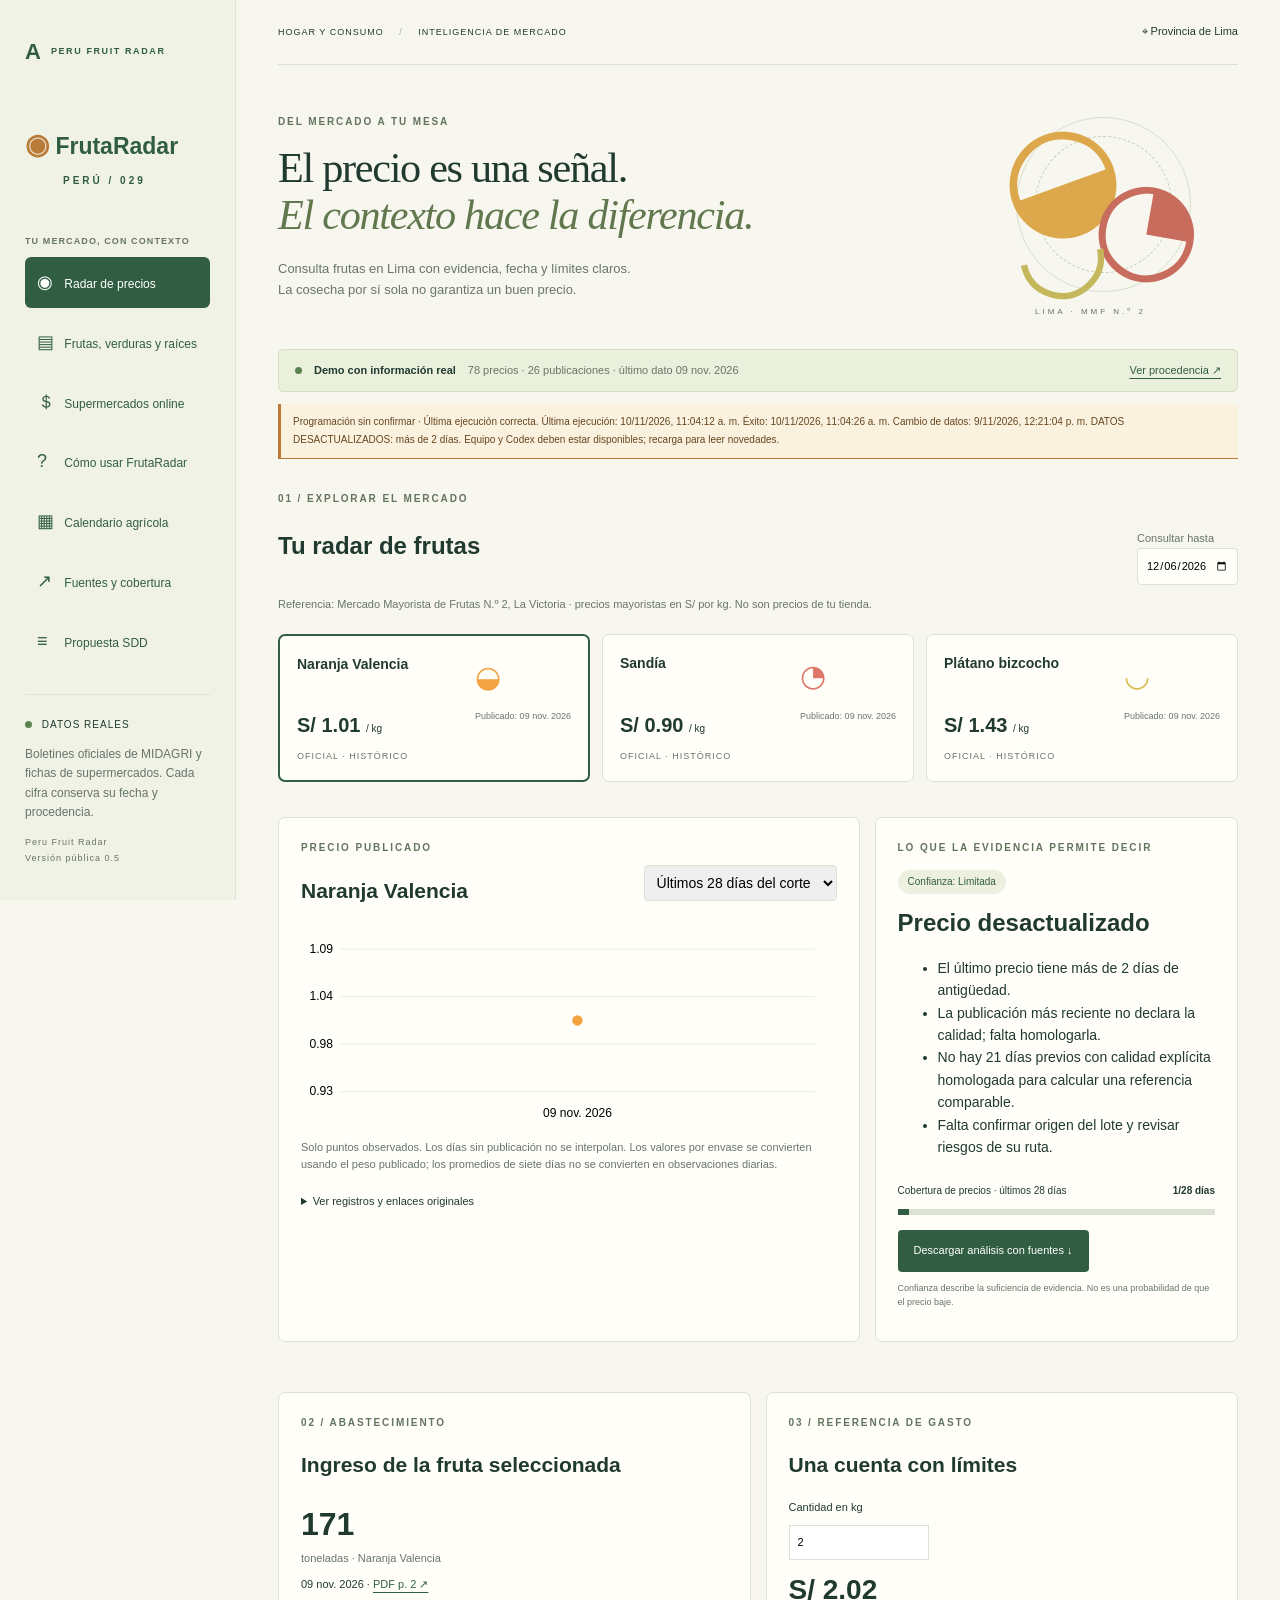
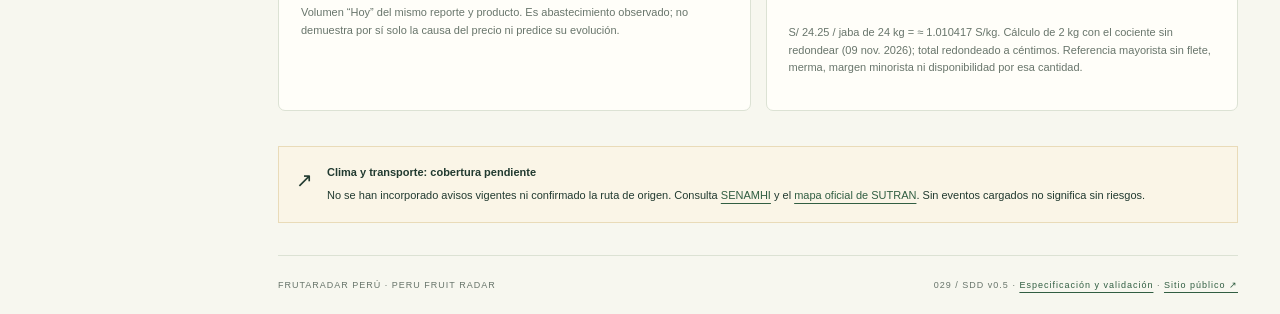
==== commit b4b8dd1a: "Add detailed user guide and AI policy" ====
--- a/index.html
+++ b/index.html
@@ -1,6 +1,6 @@
 <!doctype html>
-<html lang="es"><head><meta charset="utf-8"><meta name="viewport" content="width=device-width,initial-scale=1"><meta name="description" content="FrutaRadar Perú: compara precios mayoristas oficiales y precios online de supermercados, con fecha, unidad y fuente."><title>FrutaRadar Perú · 029</title><link rel="stylesheet" href="style.css"><script src="core.js" defer></script><script src="app.js" defer></script></head>
-<body><a class="skip" href="#contenido">Saltar al contenido</a><div class="shell"><aside class="sidebar"><a href="./" class="atlas">A<span>PERU FRUIT RADAR</span></a><a class="brand" href="./"><span class="brand-icon">◉</span> FrutaRadar<span>PERÚ / 029</span></a><p class="nav-label">TU MERCADO, CON CONTEXTO</p><nav aria-label="Secciones"><a href="#radar" class="active" data-view="radar"><span>◉</span> Radar de precios</a><a href="#productos" data-view="productos"><span>▤</span> Frutas, verduras y raíces</a><a href="#retail" data-view="retail"><span>＄</span> Supermercados online</a><a href="#calendario" data-view="calendario"><span>▦</span> Calendario agrícola</a><a href="#fuentes" data-view="fuentes"><span>↗</span> Fuentes y cobertura</a><a href="docs/SDD/"><span>≡</span> Propuesta SDD</a></nav><div class="aside-note"><span class="dot"></span> DATOS REALES<p>Boletines oficiales de MIDAGRI y fichas de supermercados. Cada cifra conserva su fecha y procedencia.</p><small>Peru Fruit Radar<br>Versión pública 0.4</small></div></aside>
+<html lang="es"><head><meta charset="utf-8"><meta name="viewport" content="width=device-width,initial-scale=1"><meta name="description" content="FrutaRadar Perú: compara precios mayoristas oficiales y precios online de supermercados, con fecha, unidad y fuente."><title>FrutaRadar Perú · 029</title><link rel="stylesheet" href="style.css?v=0.5"><script src="core.js?v=0.5" defer></script><script src="app.js?v=0.5" defer></script></head>
+<body><a class="skip" href="#contenido">Saltar al contenido</a><div class="shell"><aside class="sidebar"><a href="./" class="atlas">A<span>PERU FRUIT RADAR</span></a><a class="brand" href="./"><span class="brand-icon">◉</span> FrutaRadar<span>PERÚ / 029</span></a><p class="nav-label">TU MERCADO, CON CONTEXTO</p><nav aria-label="Secciones"><a href="#radar" class="active" data-view="radar"><span>◉</span> Radar de precios</a><a href="#productos" data-view="productos"><span>▤</span> Frutas, verduras y raíces</a><a href="#retail" data-view="retail"><span>＄</span> Supermercados online</a><a href="#guia" data-view="guia"><span>?</span> Cómo usar FrutaRadar</a><a href="#calendario" data-view="calendario"><span>▦</span> Calendario agrícola</a><a href="#fuentes" data-view="fuentes"><span>↗</span> Fuentes y cobertura</a><a href="docs/SDD/"><span>≡</span> Propuesta SDD</a></nav><div class="aside-note"><span class="dot"></span> DATOS REALES<p>Boletines oficiales de MIDAGRI y fichas de supermercados. Cada cifra conserva su fecha y procedencia.</p><small>Peru Fruit Radar<br>Versión pública 0.5</small></div></aside>
 <main id="contenido"><header class="topbar"><span>HOGAR Y CONSUMO <span class="slash">/</span> INTELIGENCIA DE MERCADO</span><span class="location">⌖ Provincia de Lima</span></header>
 <div id="loading" role="status">Cargando evidencia oficial…</div><div id="app" hidden>
 <section id="radar" class="view"><div class="hero"><div><p class="eyebrow">DEL MERCADO A TU MESA</p><h1>El precio es una señal.<br><em>El contexto hace la diferencia.</em></h1><p class="intro">Consulta frutas en Lima con evidencia, fecha y límites claros.<br>La cosecha por sí sola no garantiza un buen precio.</p></div><div class="hero-art" aria-hidden="true"><div class="orbit"></div><span class="fruit orange">◒</span><span class="fruit melon">◔</span><span class="fruit banana">◡</span><span class="art-label">LIMA · MMF N.º 2</span></div></div>
@@ -13,7 +13,7 @@
 <div class="bottom-grid"><article class="panel"><p class="eyebrow">02 / ABASTECIMIENTO</p><h2>Ingreso de la fruta seleccionada</h2><div id="supply"></div><p class="muted">Volumen “Hoy” del mismo reporte y producto. Es abastecimiento observado; no demuestra por sí solo la causa del precio ni predice su evolución.</p></article><article class="panel calculator"><p class="eyebrow">03 / REFERENCIA DE GASTO</p><h2>Una cuenta con límites</h2><label>Cantidad en kg <input id="kg" type="number" min="0.01" max="1000" value="2" step="0.01"></label><output id="estimate" aria-live="polite"></output><p class="muted" id="estimate-note"></p></article></div>
 <div class="risk-note"><span>↗</span><div><strong>Clima y transporte: cobertura pendiente</strong><p>No se han incorporado avisos vigentes ni confirmado la ruta de origen. Consulta <a href="https://www.senamhi.gob.pe/?p=aviso-meteorologico" target="_blank" rel="noopener noreferrer">SENAMHI</a> y el <a href="https://www.gob.pe/institucion/sutran/campa%C3%B1as/95494-mapa-interactivo-de-alertas" target="_blank" rel="noopener noreferrer">mapa oficial de SUTRAN</a>. Sin eventos cargados no significa sin riesgos.</p></div></div></section>
 <section id="productos" class="view" hidden><p class="eyebrow">CANASTA MAYORISTA / PRECIOS OBSERVADOS</p><h1>Más productos,<br><em>mismo contexto.</em></h1><p class="intro">Compara registros publicados por kilogramo en el Gran Mercado Mayorista de Lima y el Mercado Mayorista de Frutas N.º 2. Cada fila muestra fecha observada, mercado, variedad y boletín fuente.</p><div class="evidence-strip"><span class="dot"></span><strong id="market-summary">Cargando boletines oficiales…</strong><span id="market-stats"></span></div><p class="muted">Esta web es una instantánea estática de la última descarga oficial disponible. En supermercados, cada fecha indica cuándo se consultó la ficha online. Ninguno de los dos canales se actualiza en tiempo real en esta página.</p><div class="panel filter-panel"><div class="filters"><label>Categoría<select id="market-category"><option value="">Todas</option></select></label><label>Producto<select id="market-product"><option value="">Todos</option></select></label><label>Variedad<select id="market-variety"><option value="">Todas</option></select></label><label>Mercado<select id="market-market"><option value="">Todos</option></select></label><label>Fecha observada<select id="market-date"><option value="">Todas</option></select></label></div><p class="muted" id="market-coverage-note"></p></div><div class="panel"><div class="panel-top"><div><p class="eyebrow">COMPARACIÓN POR VARIEDAD</p><h2>Precio observado · S/ por kg</h2></div><span id="market-result-count" class="pill"></span></div><div class="table-wrap"><table><thead><tr><th>Fecha observada</th><th>Categoría / producto</th><th>Variedad oficial</th><th>GMML · S/kg</th><th>MMF2 · S/kg</th><th>Dif. GMML − MMF2</th></tr></thead><tbody id="market-comparisons"></tbody></table></div></div><div class="panel"><div class="panel-top"><div><p class="eyebrow">DETALLE DE OBSERVACIONES</p><h2>Fecha, mercado y fuente</h2></div></div><div class="table-wrap"><table><thead><tr><th>Fecha observada</th><th>Mercado</th><th>Producto</th><th>Variedad publicada</th><th>Precio S/kg</th><th>Boletín / página</th></tr></thead><tbody id="market-observations"></tbody></table></div><p class="muted">El boletín conjunto publica una ventana móvil de fechas. El reporte detallado de MMF2 conserva equivalencia de envase a kg cuando el precio se publica por jaba, cajón u otra medida. Solo se comparan variedades que coinciden; una diferencia de mercado no implica calidad u origen equivalentes.</p></div><div class="panel"><p class="eyebrow">VARIEDADES SOLICITADAS</p><h2>Lo que la etiqueta oficial confirma</h2><div id="requested-varieties"></div></div></section>
-<section id="retail" class="view" hidden><p class="eyebrow">CANAL MINORISTA / COTIZACIÓN ONLINE</p><h1>Precios de<br><em>supermercados.</em></h1><p class="intro">Instantánea de precios visibles en Tottus y Wong para frutas, verduras, tubérculos y raíces. No mezcla precios retail con los boletines mayoristas.</p><div class="evidence-strip"><span class="dot"></span><strong id="retail-summary">Cargando fichas de supermercados…</strong><span id="retail-result-count" class="pill"></span></div><div class="panel filter-panel"><div class="filters"><label>Categoría<select id="retail-category"><option value="">Todas</option></select></label><label>Producto<select id="retail-product"><option value="">Todos</option></select></label><label>Variedad / etiqueta<select id="retail-variety"><option value="">Todas</option></select></label><label>Supermercado<select id="retail-store"><option value="">Todos</option></select></label><label>Fecha consultada<select id="retail-date"><option value="">Todas</option></select></label></div><p class="muted" id="retail-coverage-note"></p></div><div class="panel"><div class="panel-top"><div><p class="eyebrow">PRECIO MINORISTA OBSERVADO</p><h2>Precio publicado y equivalente · S/ por kg</h2></div></div><div class="table-wrap"><table><thead><tr><th>Fecha observada</th><th>Supermercado / canal</th><th>Categoría / producto</th><th>Variedad o etiqueta comercial</th><th>Precio mostrado y unidad</th><th>Equivalente S/kg</th><th>Disponibilidad</th><th>Fuente</th></tr></thead><tbody id="retail-observations"></tbody></table></div><p class="muted">Una fila es una cotización de una ficha online en la fecha indicada. El equivalente por kg solo normaliza unidad, no calidad, calibre, origen, merma, entrega ni promociones condicionadas. Las variedades se comparan solo cuando la ficha usa la misma etiqueta; “Mandarina Costa” y “Mandarina sin pepa”, por ejemplo, no se tratan como el mismo producto.</p></div></section><section id="calendario" class="view" hidden><p class="eyebrow">ESTACIONALIDAD / NO ES UN PRONÓSTICO DE PRECIO</p><h1>La cosecha tiene<br><em>su propio calendario.</em></h1><p class="intro">Una orientación agrícola debe conservar fruta, región, periodo y fuente. No equivale a una ruta de abastecimiento confirmada hacia Lima.</p><div class="panel"><div class="panel-top"><h2>Calendario de evidencia disponible</h2><label>Zona de plátano <select id="region"><option value="selva">Selva · contexto general</option><option value="costa">Costa · contexto general</option></select></label></div><div id="calendar" class="table-wrap"></div><p><span class="legend green"></span> Mayor producción habitual <span class="legend"></span> Producción habitual <span class="legend unknown"></span> Sin calendario validado</p><p id="calendar-context"></p><p class="muted">SENASA, guía de buenas prácticas de plátano (2020), sección 3.2, p. 5. Describe el cultivo en general, no certifica el calendario del bizcocho ni el origen de lotes actuales. <a href="https://www.senasa.gob.pe/senasa/descargasarchivos/2020/07/Guia-BPA-PLATANO.pdf" target="_blank" rel="noopener noreferrer">Consultar guía oficial ↗</a></p></div><div class="risk-note"><span>?</span><div><strong>Naranja y sandía: meses aún sin validar</strong><p>Falta una serie mensual de producción por región y variedad. Estos vacíos son parte del plan de datos; no se han rellenado con suposiciones. La vinculación región → ruta → MMF2 requiere evidencia de procedencia independiente.</p></div></div></section>
+<section id="retail" class="view" hidden><p class="eyebrow">CANAL MINORISTA / COTIZACIÓN ONLINE</p><h1>Precios de<br><em>supermercados.</em></h1><p class="intro">Instantánea de precios visibles en Tottus y Wong para frutas, verduras, tubérculos y raíces. No mezcla precios retail con los boletines mayoristas.</p><div class="evidence-strip"><span class="dot"></span><strong id="retail-summary">Cargando fichas de supermercados…</strong><span id="retail-result-count" class="pill"></span></div><div class="panel filter-panel"><div class="filters"><label>Categoría<select id="retail-category"><option value="">Todas</option></select></label><label>Producto<select id="retail-product"><option value="">Todos</option></select></label><label>Variedad / etiqueta<select id="retail-variety"><option value="">Todas</option></select></label><label>Supermercado<select id="retail-store"><option value="">Todos</option></select></label><label>Fecha consultada<select id="retail-date"><option value="">Todas</option></select></label></div><p class="muted" id="retail-coverage-note"></p></div><div class="panel"><div class="panel-top"><div><p class="eyebrow">PRECIO MINORISTA OBSERVADO</p><h2>Precio publicado y equivalente · S/ por kg</h2></div></div><div class="table-wrap"><table><thead><tr><th>Fecha observada</th><th>Supermercado / canal</th><th>Categoría / producto</th><th>Variedad o etiqueta comercial</th><th>Precio mostrado y unidad</th><th>Equivalente S/kg</th><th>Disponibilidad</th><th>Fuente</th></tr></thead><tbody id="retail-observations"></tbody></table></div><p class="muted">Una fila es una cotización de una ficha online en la fecha indicada. El equivalente por kg solo normaliza unidad, no calidad, calibre, origen, merma, entrega ni promociones condicionadas. Las variedades se comparan solo cuando la ficha usa la misma etiqueta; “Mandarina Costa” y “Mandarina sin pepa”, por ejemplo, no se tratan como el mismo producto.</p></div></section><section id="guia" class="view" hidden><p class="eyebrow">GUÍA / USO Y EXPECTATIVAS</p><h1>Cómo usar<br><em>FrutaRadar.</em></h1><p class="intro">La página reúne evidencia de precios y abastecimiento para que formules una consulta clara. Tú eliges producto, variedad, canal, mercado y fecha; la interfaz devuelve observaciones trazables, no una decisión de compra.</p><div class="guide-callout"><strong>Antes de empezar</strong><span>Revisa la fecha y el mercado de cada fila. Un precio observado no garantiza que siga vigente ni que el producto esté disponible en tu distrito.</span></div><div class="guide-grid"><article class="panel"><p class="eyebrow">01 / ELIGE LA VISTA</p><h2>Empieza por tu pregunta</h2><ul><li><a href="#radar">Radar de precios:</a> evolución histórica de naranja, sandía y plátano bizcocho; ingreso reportado; cobertura y una cuenta referencial.</li><li><a href="#productos">Frutas, verduras y raíces:</a> observaciones mayoristas publicadas por GMML y MMF2.</li><li><a href="#retail">Supermercados online:</a> precios publicados por Tottus y Wong en la fecha de captura.</li><li><a href="#calendario">Calendario agrícola:</a> contexto limitado de estacionalidad; no es una previsión de precios o abastecimiento.</li><li><a href="#fuentes">Fuentes:</a> procedencia, fechas, archivos y límites de cobertura.</li></ul></article><article class="panel"><p class="eyebrow">02 / QUÉ HACES TÚ</p><h2>Define la consulta</h2><ol><li>Selecciona categoría y producto.</li><li>Elige la etiqueta de variedad exacta cuando exista. “Sin variedad indicada” significa que la ficha no la confirma.</li><li>Elige mercado mayorista o supermercado, y fecha observada/consultada.</li><li>Lee la unidad original. Usa S/kg solo si la fuente lo publica o declara el peso del envase.</li><li>Abre el boletín o la ficha vinculada para confirmar contexto, promoción y disponibilidad actual.</li></ol><p class="muted">No hace falta ingresar nombre, dirección exacta ni información personal. El corte retail se observó con distrito y tienda sin seleccionar.</p></article><article class="panel"><p class="eyebrow">03 / QUÉ RESULTADOS RECIBES</p><h2>Observaciones con contexto</h2><ul><li>Precio, fecha, mercado/canal, producto, etiqueta y fuente por registro.</li><li>Comparación GMML/MMF2 solo cuando coinciden fecha, producto y variedad publicada; “—” significa que falta una observación equivalente.</li><li>Histórico y volumen de ingreso cuando el boletín los publica. Una relación entre volumen y precio no prueba causalidad.</li><li>En retail, precio de la ficha, unidad, S/kg comparable y estado de disponibilidad observado. Los bienes vendidos por unidad sin peso quedan por unidad.</li><li>En el radar, cobertura y motivos de suficiencia de datos. “Confianza” no es la probabilidad de que el precio baje.</li></ul></article><article class="panel"><p class="eyebrow">04 / LEE CON CUIDADO</p><h2>Qué no concluye la página</h2><ul><li>La cuenta de gasto multiplica kilos por la referencia mayorista del fruto y fecha seleccionados; no es un precio de caja ni incluye flete, merma, margen o disponibilidad por esa cantidad.</li><li>Un precio online puede cambiar y no confirma stock o entrega en Lima. Las fichas pueden depender de distrito y tienda.</li><li>El mismo S/kg no significa igual calidad, calibre, presentación u origen. No compares variedades distintas como equivalentes.</li><li>Una fila ausente no equivale a cero ni autoriza a inferir el precio de una variedad vecina.</li><li>El snapshot minorista es estático. La tarea diaria actualiza fuentes oficiales MIDAGRI, no precios de supermercados ni esta web pública.</li></ul></article></div><article class="panel ai-policy"><p class="eyebrow">05 / ASISTENCIA DE IA</p><h2>Solo Codex o ChatGPT</h2><p>La política global de FrutaRadar establece que la IA que ayude a interpretar o documentar este proyecto debe ser Codex o ChatGPT. No se integra ni se envía información a otros proveedores de IA. Esta página no contiene un chat: sus filtros y cálculos funcionan localmente en el navegador y no transmiten tus selecciones a un modelo.</p><p>Si solicitas ayuda a Codex o ChatGPT, indica producto y variedad, canal, mercado/tienda y fecha. Pide que la respuesta cite las filas y enlaces originales, distinga hechos de faltantes y mantenga las limitaciones. Puedes consultar los archivos <a href="data.json">histórico de frutas</a>, <a href="market-data.json">canasta mayorista</a> y <a href="retail-data.json">snapshot de supermercados</a>. No solicites predicciones ni recomendaciones de compra con esta evidencia: aún no están validadas.</p></article><div class="panel"><h2>Atajo para una consulta útil</h2><p>“Resume el precio observado de <em>[producto y variedad]</em> en <em>[mercado o supermercado]</em>, para la fecha <em>[fecha]</em>. Separa el precio publicado del equivalente S/kg, enlaza la fuente e indica qué dato falta para compararlo. No recomiendes comprar ni completes vacíos por inferencia.”</p></div></section><section id="calendario" class="view" hidden><p class="eyebrow">ESTACIONALIDAD / NO ES UN PRONÓSTICO DE PRECIO</p><h1>La cosecha tiene<br><em>su propio calendario.</em></h1><p class="intro">Una orientación agrícola debe conservar fruta, región, periodo y fuente. No equivale a una ruta de abastecimiento confirmada hacia Lima.</p><div class="panel"><div class="panel-top"><h2>Calendario de evidencia disponible</h2><label>Zona de plátano <select id="region"><option value="selva">Selva · contexto general</option><option value="costa">Costa · contexto general</option></select></label></div><div id="calendar" class="table-wrap"></div><p><span class="legend green"></span> Mayor producción habitual <span class="legend"></span> Producción habitual <span class="legend unknown"></span> Sin calendario validado</p><p id="calendar-context"></p><p class="muted">SENASA, guía de buenas prácticas de plátano (2020), sección 3.2, p. 5. Describe el cultivo en general, no certifica el calendario del bizcocho ni el origen de lotes actuales. <a href="https://www.senasa.gob.pe/senasa/descargasarchivos/2020/07/Guia-BPA-PLATANO.pdf" target="_blank" rel="noopener noreferrer">Consultar guía oficial ↗</a></p></div><div class="risk-note"><span>?</span><div><strong>Naranja y sandía: meses aún sin validar</strong><p>Falta una serie mensual de producción por región y variedad. Estos vacíos son parte del plan de datos; no se han rellenado con suposiciones. La vinculación región → ruta → MMF2 requiere evidencia de procedencia independiente.</p></div></div></section>
 <section id="fuentes" class="view" hidden><p class="eyebrow">EVIDENCIA / TRAZABILIDAD</p><h1>Cada dato,<br><em>con su procedencia.</em></h1><p class="intro">Boletines oficiales de MIDAGRI y fichas de supermercados en línea. Cada observación conserva etiqueta, fecha, mercado o canal, unidad y fuente.</p><div class="metrics" id="source-metrics"></div><div id="retail-source-summary"></div><div class="panel"><h2>Cobertura real del radar</h2><p id="coverage-summary"></p><ul><li>Los precios por kg publicados directamente conservan su valor. Los precios por envase de MMF2 se dividen por la equivalencia de peso declarada en el mismo reporte.</li><li>La ventana del boletín conjunto se publica con fechas observadas; no se rellenan días fuera de sus tablas.</li><li>Las etiquetas oficiales no siempre declaran pepa, color, calidad o procedencia agrícola. Los atributos no confirmados no heredan precios automáticamente.</li><li>Clima, origen del lote y rutas a Lima siguen sin evaluación automatizada.</li><li>La consulta diaria programada a las 11:00 de Lima necesita equipo y Codex disponibles. Recargar esta página lee la última copia local.</li></ul><a href="market-data.json">Descargar canasta de frutas, verduras y raíces</a> · <a href="data.json">Descargar dataset base</a> · <a href="docs/SDD/#research-log">Plan y auditoría de datos</a></div><div class="panel"><h2>Notas de prensa: comprobación complementaria</h2><p>Las notas redondeadas se conservan como archivo complementario; no reemplazan las filas del boletín.</p><div id="press-comparisons" class="table-wrap"></div><p><a href="press-archive.json">Archivo original de 37 precios y 13 notas</a></p></div><div id="market-source-list"></div><div id="source-list"></div></section>
-<footer><span>FRUTARADAR PERÚ · PERU FRUIT RADAR</span><span>029 / SDD v0.4 · <a href="docs/SDD/">Especificación y validación</a> · <a href="https://gonzalo1256.github.io/frutaradar-peru-029/" target="_blank" rel="noopener noreferrer">Sitio público ↗</a></span></footer></div><noscript>Activa JavaScript para explorar los datos. Puedes leer <a href="data.json">el dataset</a> o la <a href="docs/SDD/">propuesta SDD</a>.</noscript></main></div></body></html>
+<footer><span>FRUTARADAR PERÚ · PERU FRUIT RADAR</span><span>029 / SDD v0.5 · <a href="docs/SDD/">Especificación y validación</a> · <a href="https://gonzalo1256.github.io/frutaradar-peru-029/" target="_blank" rel="noopener noreferrer">Sitio público ↗</a></span></footer></div><noscript>Activa JavaScript para explorar los datos. Puedes leer <a href="data.json">el dataset</a> o la <a href="docs/SDD/">propuesta SDD</a>.</noscript></main></div></body></html>
 
--- a/style.css
+++ b/style.css
@@ -4,4 +4,4 @@
 
 :root{--ink:#213a30;--muted:#68756b;--paper:#f7f7ef;--line:#dce2d4;--green:#315e42;--lime:#e4ebce;--amber:#a26926;--white:#fffef9;--serif:Georgia,'Times New Roman',serif}*{box-sizing:border-box}body{margin:0;background:var(--paper);color:var(--ink);font-family:'Segoe UI',Arial,sans-serif;font-size:14px;line-height:1.6}a{color:var(--green);text-underline-offset:4px}button,input,select{font:inherit}button,a,input,select,summary{touch-action:manipulation}button{cursor:pointer}button:focus-visible,a:focus-visible,summary:focus-visible,input:focus-visible,select:focus-visible{outline:3px solid #ad7432;outline-offset:4px}[hidden]{display:none!important}.shell{max-width:1800px;margin:auto;display:grid;grid-template-columns:236px 1fr;min-height:100vh}.sidebar{padding:34px 25px;border-right:1px solid var(--line);background:#f0f2e6;display:flex;flex-direction:column;position:sticky;top:0;height:100vh}.atlas{font-size:22px;text-decoration:none;font-weight:800;display:flex;gap:10px;align-items:center}.atlas span{font-size:9px;letter-spacing:1.6px}.brand{margin:58px 0 38px;text-decoration:none;font-size:23px;font-weight:650;line-height:1.3}.brand>span:last-child{display:block;font-size:10px;letter-spacing:3px;margin:10px 0 0 38px}.brand-icon{font-size:28px;color:#bb7b38}.nav-label{font-size:9px;font-weight:700;letter-spacing:1.1px;color:var(--muted)}nav{display:flex;flex-direction:column;gap:9px}nav a{padding:11px 12px;text-decoration:none;font-size:12px;border-radius:6px}nav a span{font-size:18px;width:24px;display:inline-block}nav a.active{background:var(--green);color:white}.aside-note{margin-top:auto;border-top:1px solid var(--line);padding-top:22px;font-size:10px;letter-spacing:1px}.aside-note p{letter-spacing:0;font-size:12px;color:var(--muted)}.aside-note small{letter-spacing:1px;font-size:9px;color:var(--muted)}.dot{display:inline-block;width:7px;height:7px;background:#5c8250;border-radius:50%;margin-right:6px}.topbar{display:flex;justify-content:space-between;align-items:center;border-bottom:1px solid var(--line);padding:23px 0;font-size:9px;letter-spacing:1px}.slash{color:#a5af9c;margin:0 12px}.location{font-size:11px;letter-spacing:0}main{padding:0 42px;min-width:0}.hero{display:grid;grid-template-columns:1fr 260px;align-items:center;padding:44px 0 30px}.eyebrow{font-size:10px;font-weight:700;letter-spacing:1.9px;margin:0 0 13px;color:#63745d}h1{font-family:var(--serif);font-size:clamp(32px,3.3vw,51px);line-height:1.13;font-weight:400;letter-spacing:-1.3px;margin:14px 0 20px}h1 em{font-weight:400;color:#61774d}.intro{font-size:13px;color:var(--muted);max-width:700px}.hero-art{height:210px;position:relative;overflow:hidden}.orbit{border:1px solid #d6decb;border-radius:50%;height:175px;width:175px;position:absolute;top:8px;left:38px}.orbit:after{content:'';position:absolute;inset:18px;border:1px dashed #c5cfb7;border-radius:50%}.fruit{position:absolute;font-family:Georgia,serif;line-height:1}.orange{color:#dda84c;font-size:140px;top:-4px;left:20px;transform:rotate(-20deg)}.melon{color:#c86c5d;font-size:125px;top:54px;left:115px;transform:rotate(10deg)}.banana{color:#c5b85c;font-size:110px;top:85px;left:34px;transform:rotate(-12deg)}.art-label{position:absolute;bottom:0;left:57px;font-size:8px;letter-spacing:3px;color:var(--muted)}.evidence-strip{display:flex;gap:12px;align-items:center;flex-wrap:wrap;border:1px solid #d4dec3;background:#eaf0dc;padding:12px 16px;border-radius:5px;font-size:11px}.evidence-strip .dot{margin:0}.evidence-strip a{margin-left:auto}.evidence-strip span:not(.dot){color:var(--muted)}.section-heading{display:flex;justify-content:space-between;align-items:flex-end;margin:32px 0 8px;gap:15px}.section-heading h2{font-size:24px}.date-label{font-size:11px;color:var(--muted)}.date-label input{display:block;padding:8px;border:1px solid var(--line);background:var(--white);border-radius:4px}.muted{color:var(--muted);font-size:11px}.fruit-grid{display:grid;grid-template-columns:repeat(3,minmax(0,1fr));gap:12px;margin:20px 0}.fruit-card{background:var(--white);border:1px solid var(--line);border-radius:7px;padding:17px;text-align:left;color:var(--ink);display:grid;grid-template-columns:1fr auto;gap:8px}.fruit-card.selected{border:2px solid var(--green)}.fruit-name{font-weight:600}.fruit-symbol{font-size:30px}.price{font-size:20px;font-weight:700}.price small{font-size:10px;font-weight:400}.meta,.tag{font-size:9px;color:var(--muted)}.tag{grid-column:1/-1;letter-spacing:1px;text-transform:uppercase}.analysis-grid,.bottom-grid{display:grid;grid-template-columns:minmax(0,1.6fr) minmax(270px,1fr);gap:15px;margin:20px 0}.bottom-grid{grid-template-columns:1fr 1fr}.panel{background:var(--white);border:1px solid var(--line);border-radius:7px;padding:22px;margin:15px 0;min-width:0}.panel-top{display:flex;justify-content:space-between;align-items:center;gap:20px}.panel-top select{padding:8px;border:1px solid var(--line);border-radius:4px}.chart svg{width:100%;height:auto;max-height:260px}.chart svg text{font:10px 'Segoe UI',sans-serif;fill:var(--muted)}.chart-note{margin-top:0}.table-wrap{width:100%;overflow:auto}table{border-collapse:collapse;width:100%;font-size:11px}th,td{text-align:left;padding:10px 9px;border-bottom:1px solid var(--line);white-space:nowrap}th{font-weight:650;color:#596c59}.decision h2{font-size:24px;margin:10px 0}.pill{display:inline-block;background:#edf0df;border-radius:20px;padding:4px 10px;font-size:10px;color:var(--green)}.coverage{margin:25px 0 15px;font-size:10px}.coverage strong{float:right}.track{height:6px;background:var(--line);margin-top:10px}.track div{height:100%;background:var(--green)}.primary{border:0;background:var(--green);color:white;padding:12px 16px;border-radius:4px;font-size:11px}.tiny{font-size:9px;color:var(--muted)}.supply-number{font-size:32px;font-weight:700}.supply-number small{font-size:11px;display:block;font-weight:400;color:var(--muted)}.supply-line{font-size:11px;margin:8px 0}.calculator label{font-size:11px;display:block}.calculator input{display:block;padding:8px;width:140px;border:1px solid var(--line);margin:8px 0}.calculator output{font-size:28px;font-weight:700}.risk-note{display:flex;gap:14px;padding:17px;border:1px solid #e9dbb8;background:#faf5e7;font-size:11px;margin:16px 0}.risk-note>span{font-size:20px}.risk-note p{margin:6px 0 0}.calendar-table td{text-align:center;min-width:28px}.season.high{background:#dbe8c6;color:#315e42}.season.unknown{background:#f1f0e8;color:#92968b}.legend{width:11px;height:11px;display:inline-block;background:#edf0df;margin:0 5px}.legend.green{background:#dbe8c6}.legend.unknown{background:#f1f0e8}.source-card{padding:17px;background:var(--white);border:1px solid var(--line);margin:12px 0;border-radius:6px}.source-card h2{font-size:16px}.source-card blockquote{font-size:11px;margin:8px 0;border-left:2px solid var(--line);padding-left:12px}.source-card code{font-size:9px;overflow-wrap:anywhere}footer{display:flex;justify-content:space-between;border-top:1px solid var(--line);padding:22px 0;margin-top:32px;font-size:9px;letter-spacing:1px;color:var(--muted)}.skip{position:absolute;top:-100px;left:10px}.skip:focus{top:10px;background:white;padding:10px;z-index:10}.update-status{font-size:10px;color:var(--muted);padding:9px 12px;border-left:3px solid #71865e;background:#f0f2e6;margin-top:12px}.update-status.warning{border-color:#bd7a35;background:#fbf1df;color:#65471f}section>h1{margin-top:38px}summary{cursor:pointer;font-size:11px;padding:8px 0}.metrics{display:grid;grid-template-columns:repeat(3,1fr);gap:12px;margin:25px 0}.metric{background:var(--white);border:1px solid var(--line);padding:18px;border-radius:5px;font-size:10px}.metric strong{display:block;font-size:24px;font-family:var(--serif)}
 .filters{display:grid;grid-template-columns:repeat(5,minmax(130px,1fr));gap:12px}.filters label{font-size:10px;color:var(--muted)}.filters select{display:block;width:100%;margin-top:5px;padding:9px;border:1px solid var(--line);border-radius:4px;background:var(--white);color:var(--ink)}.filter-panel .muted{margin-bottom:0}#market-comparisons td:nth-child(n+4){font-variant-numeric:tabular-nums}#market-observations td:nth-child(5){font-weight:650}@media(max-width:1050px){.filters{grid-template-columns:repeat(3,minmax(130px,1fr))}}@media(max-width:760px){.filters{grid-template-columns:repeat(2,minmax(120px,1fr))}}@media(max-width:430px){.filters{grid-template-columns:1fr}.filters select{min-height:42px}}
-.metrics{grid-template-columns:repeat(4,minmax(0,1fr))}#retail-observations td:nth-child(4),#retail-observations td:nth-child(7){white-space:normal;min-width:145px;max-width:240px}#retail-observations td:nth-child(6){font-weight:700;font-variant-numeric:tabular-nums}#retail-observations small{display:inline-block;color:var(--muted);font-size:9px;line-height:1.5;max-width:220px}@media(max-width:760px){.metrics{grid-template-columns:repeat(2,minmax(0,1fr))}}+.metrics{grid-template-columns:repeat(4,minmax(0,1fr))}#retail-observations td:nth-child(4),#retail-observations td:nth-child(7){white-space:normal;min-width:145px;max-width:240px}#retail-observations td:nth-child(6){font-weight:700;font-variant-numeric:tabular-nums}#retail-observations small{display:inline-block;color:var(--muted);font-size:9px;line-height:1.5;max-width:220px}@media(max-width:760px){.metrics{grid-template-columns:repeat(2,minmax(0,1fr))}}.guide-grid{display:grid;grid-template-columns:repeat(2,minmax(0,1fr));gap:2px 14px;align-items:start}.guide-grid .panel{margin:7px 0}.guide-grid ul,.guide-grid ol,.ai-policy p{font-size:12px}.guide-grid li{margin:5px 0}.guide-callout{display:flex;gap:13px;align-items:flex-start;padding:16px 18px;margin:18px 0;border:1px solid #d4dec3;background:#eaf0dc;border-radius:5px;font-size:12px}.guide-callout strong{white-space:nowrap;color:var(--green)}.ai-policy{border-left:4px solid var(--green)}@media(max-width:760px){.guide-grid{grid-template-columns:1fr}.guide-callout{display:block}.guide-callout strong{display:block;margin-bottom:5px}}
